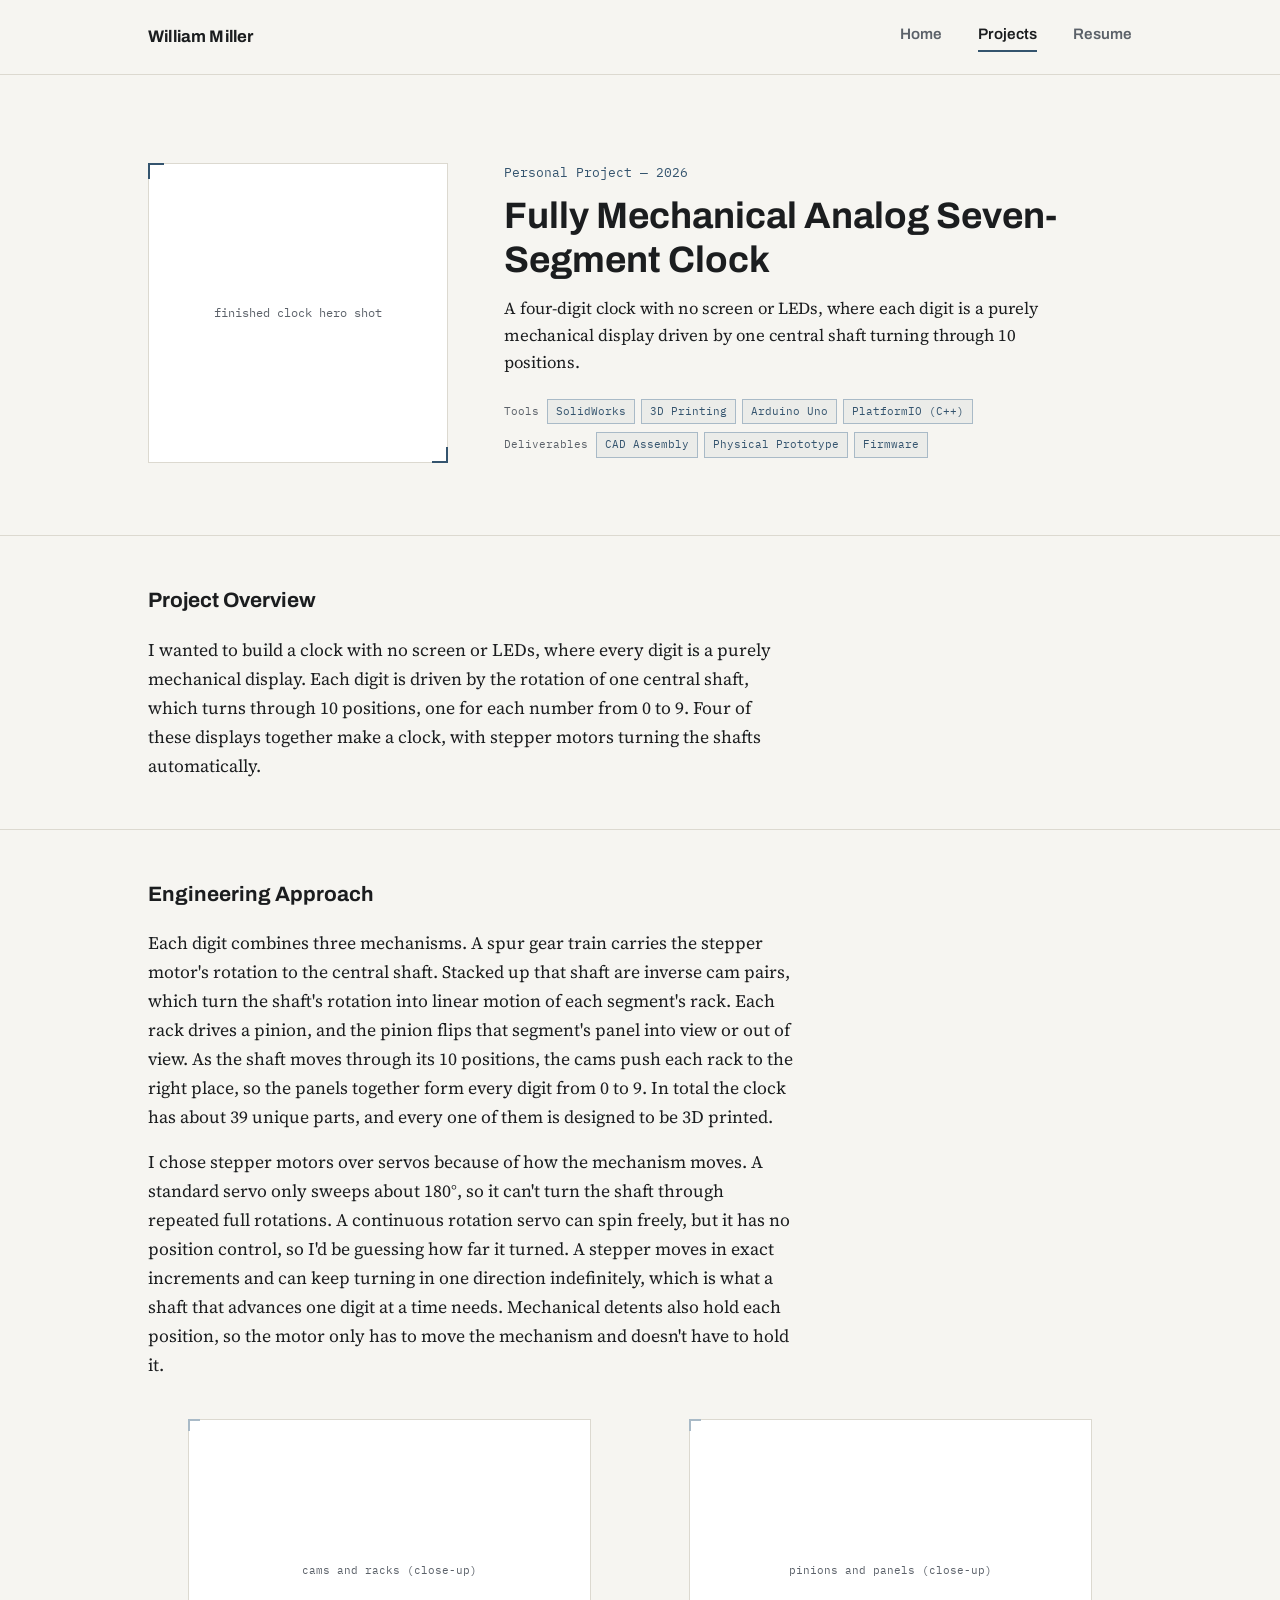
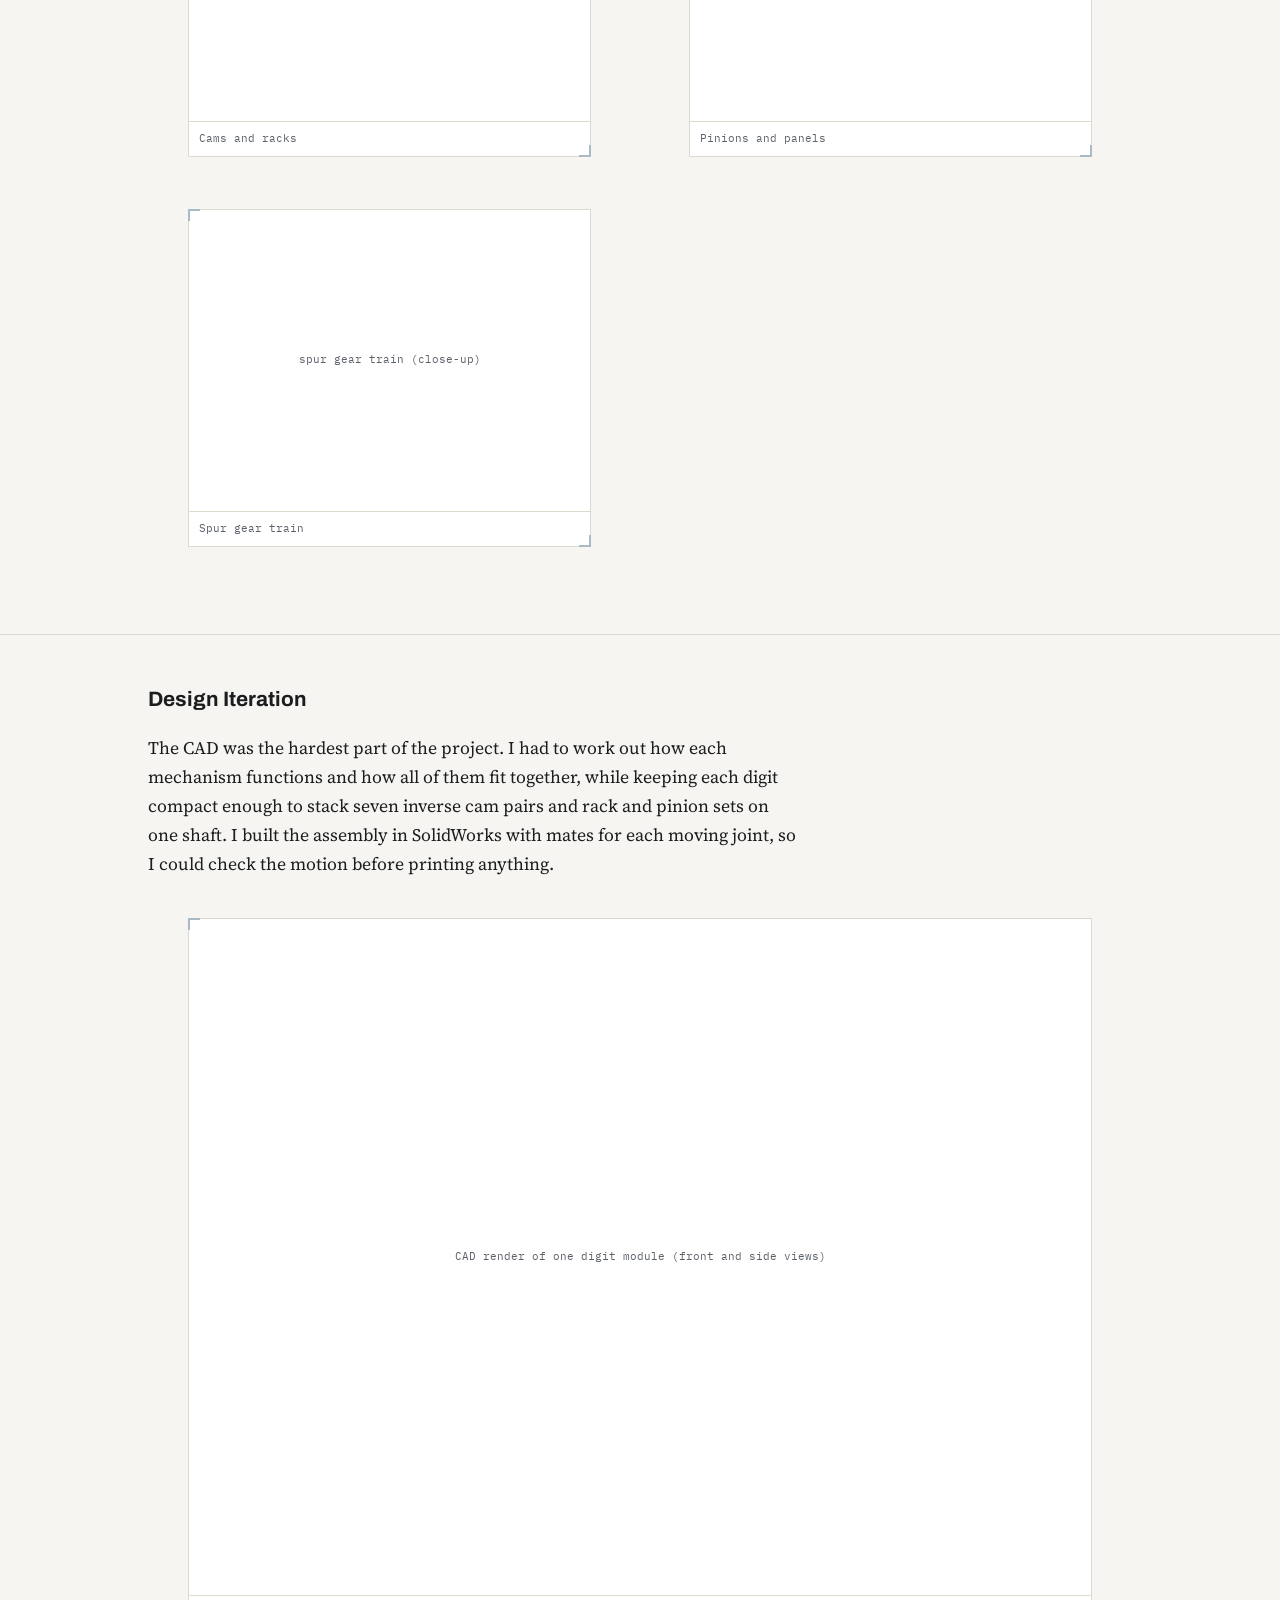
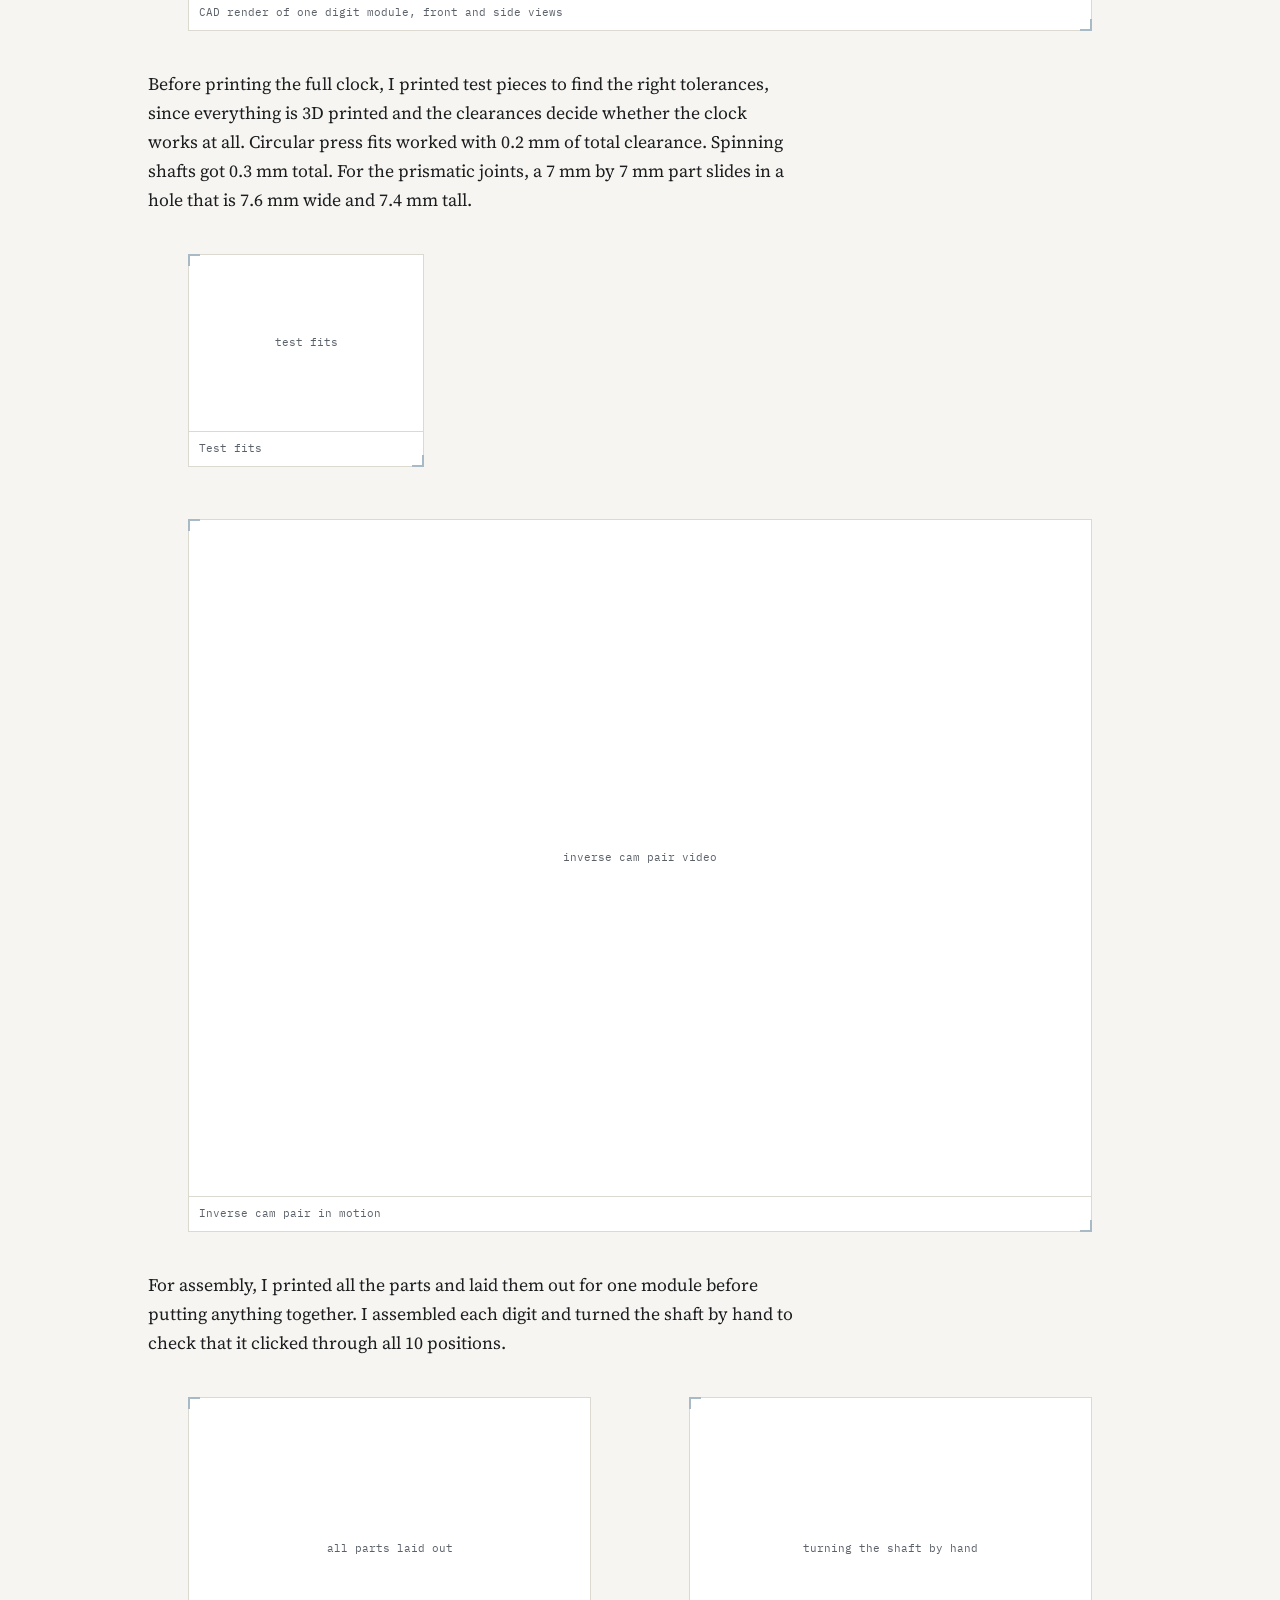
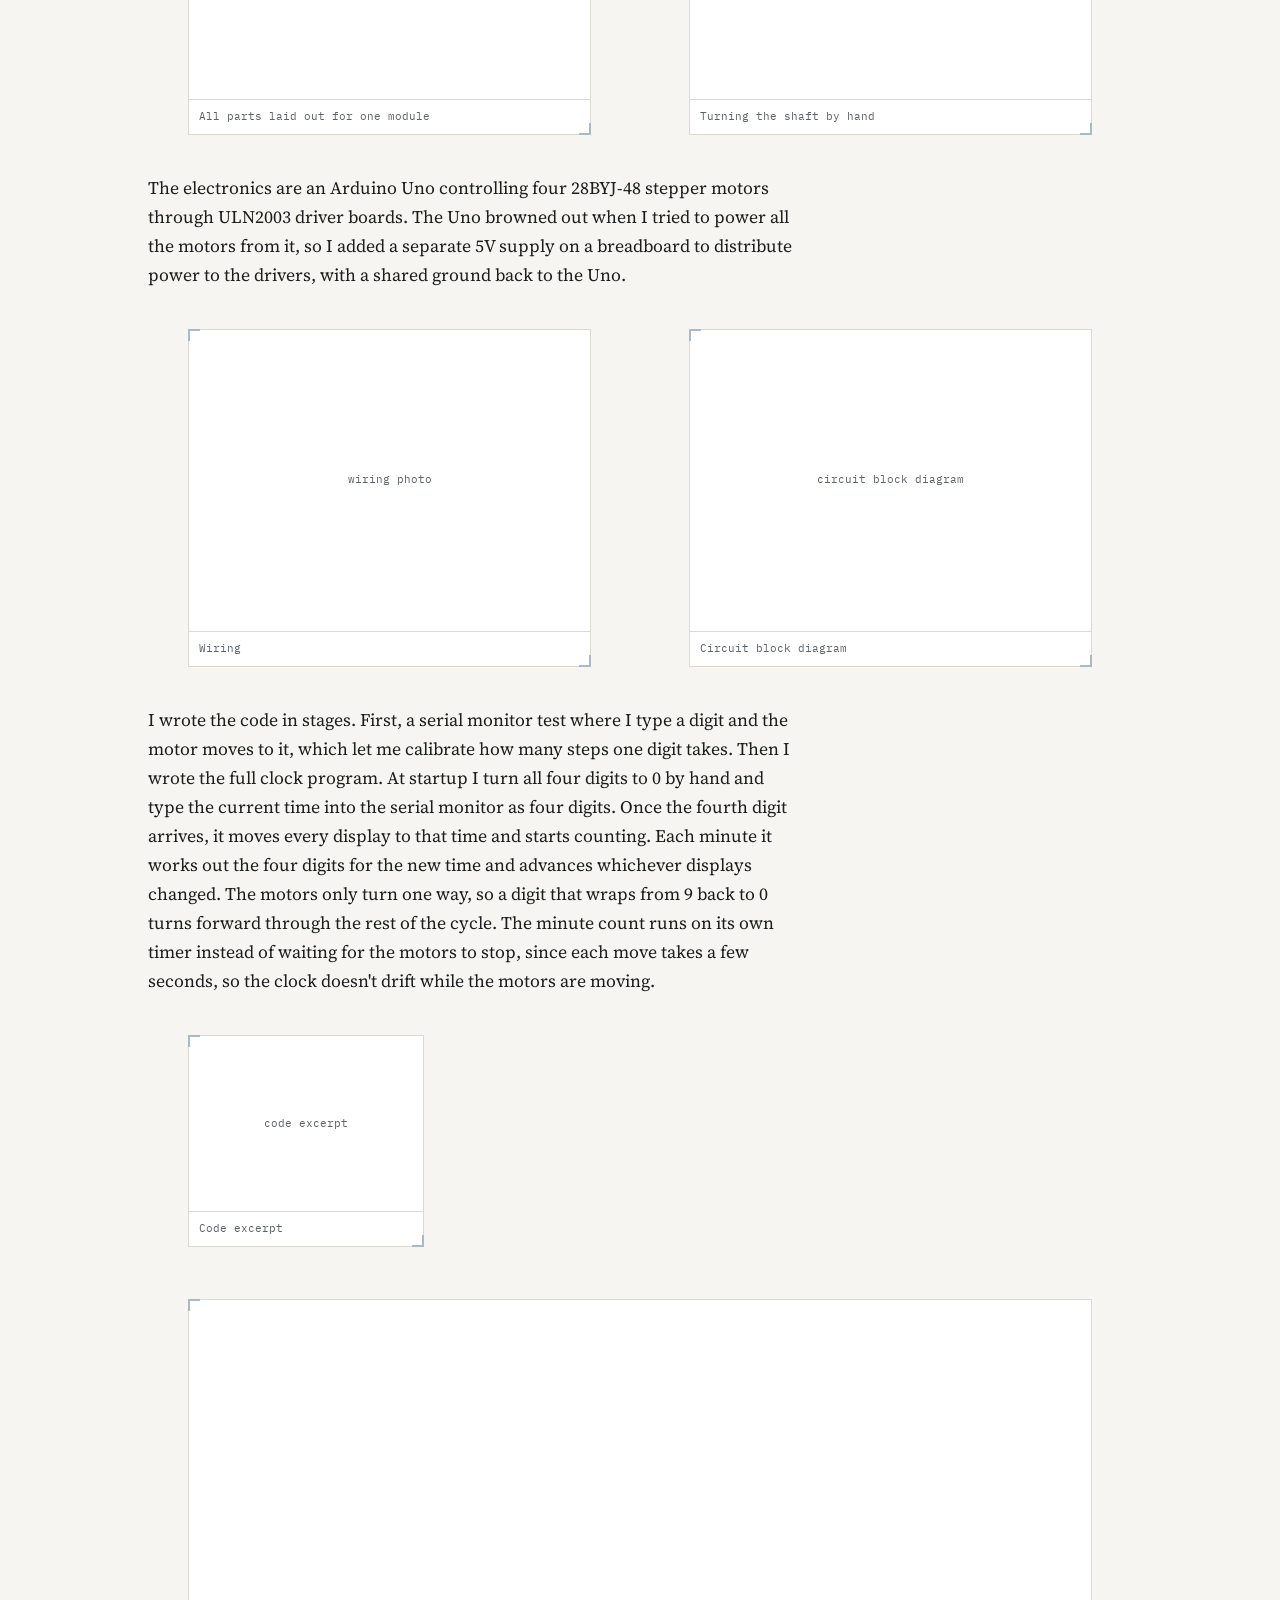
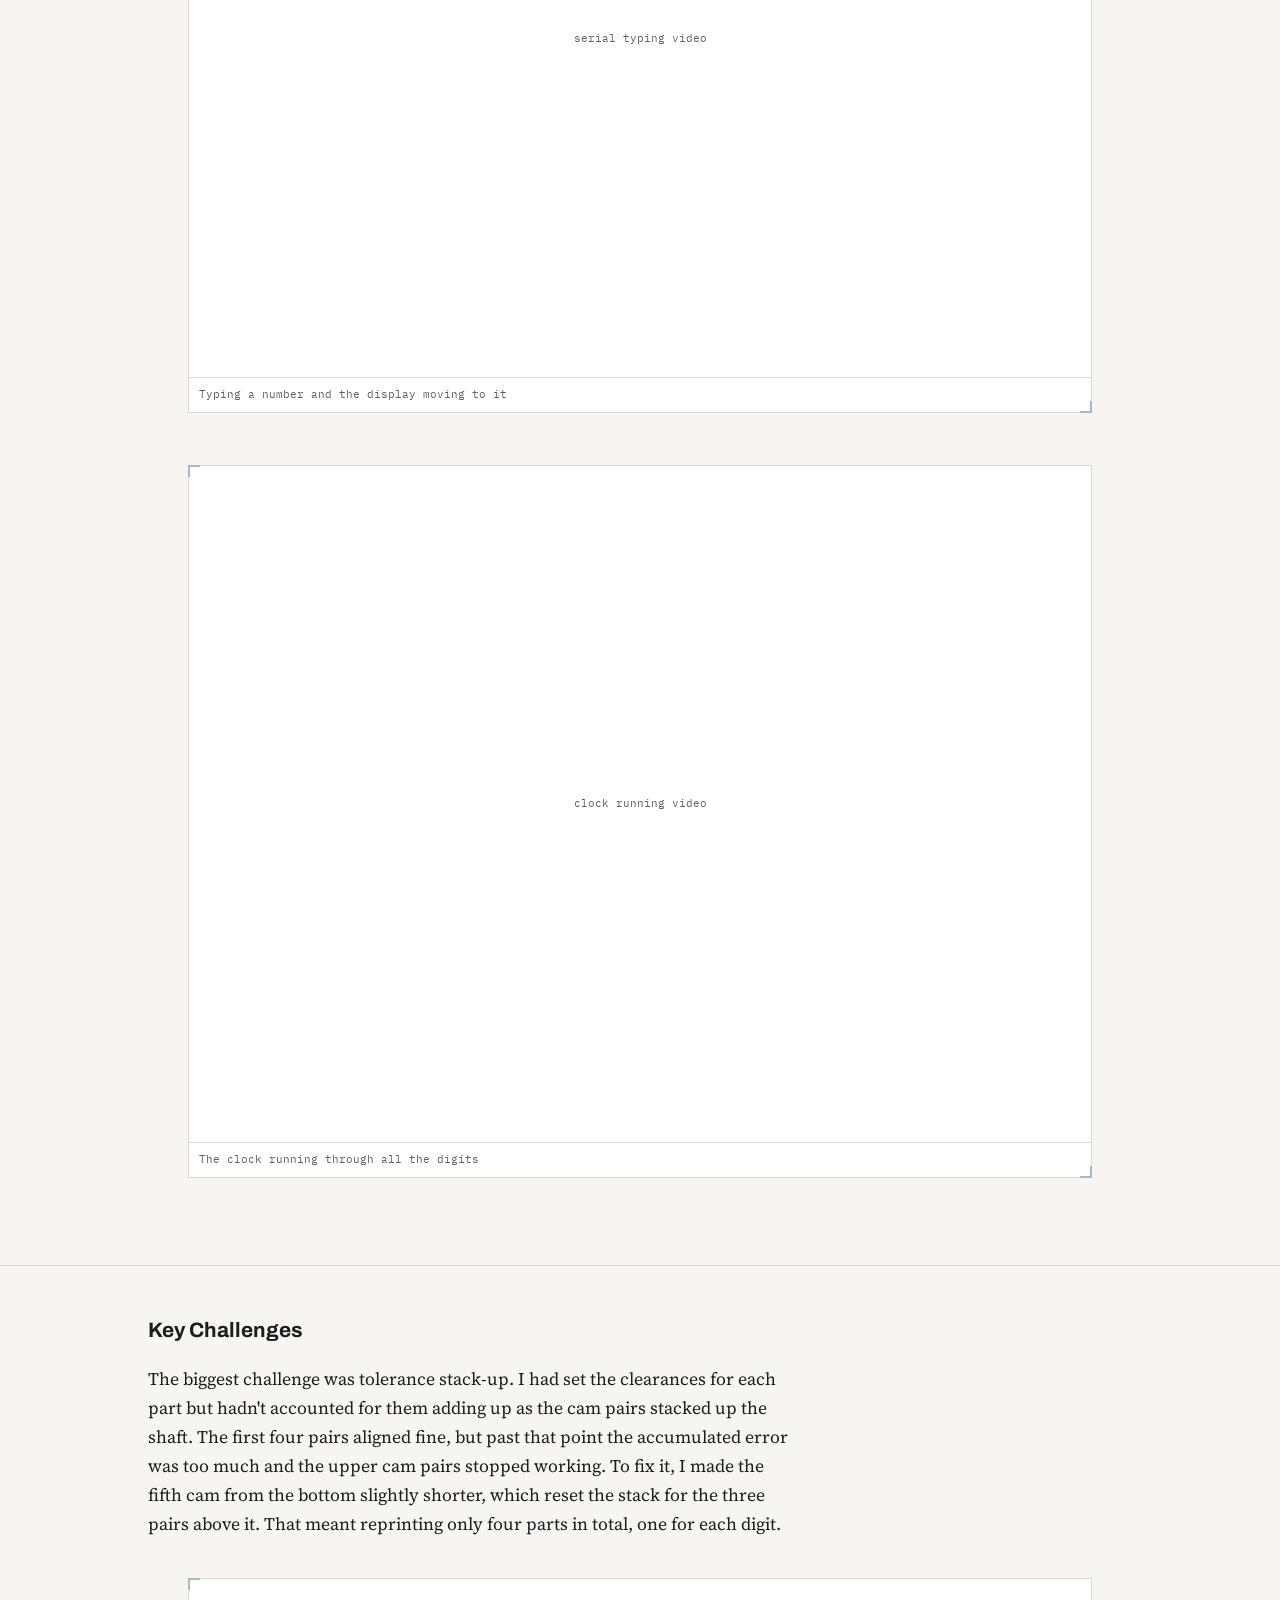
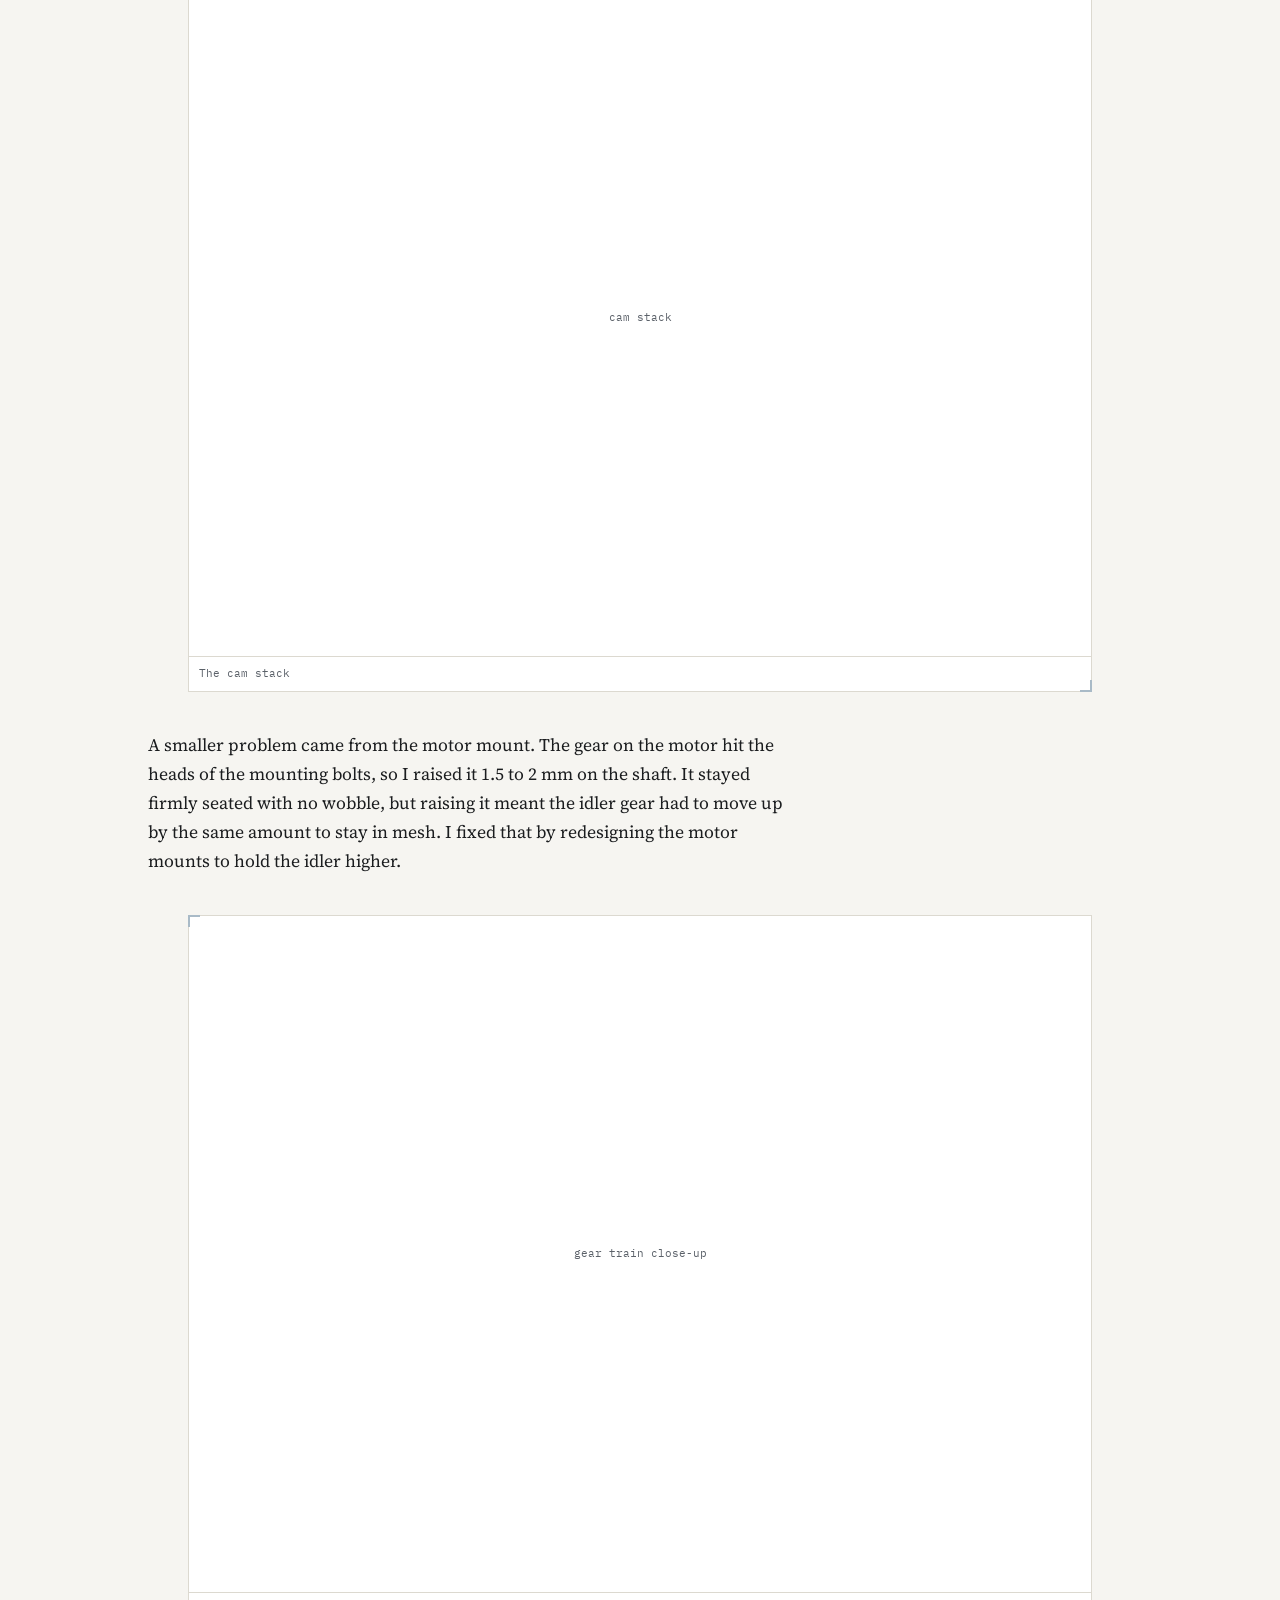
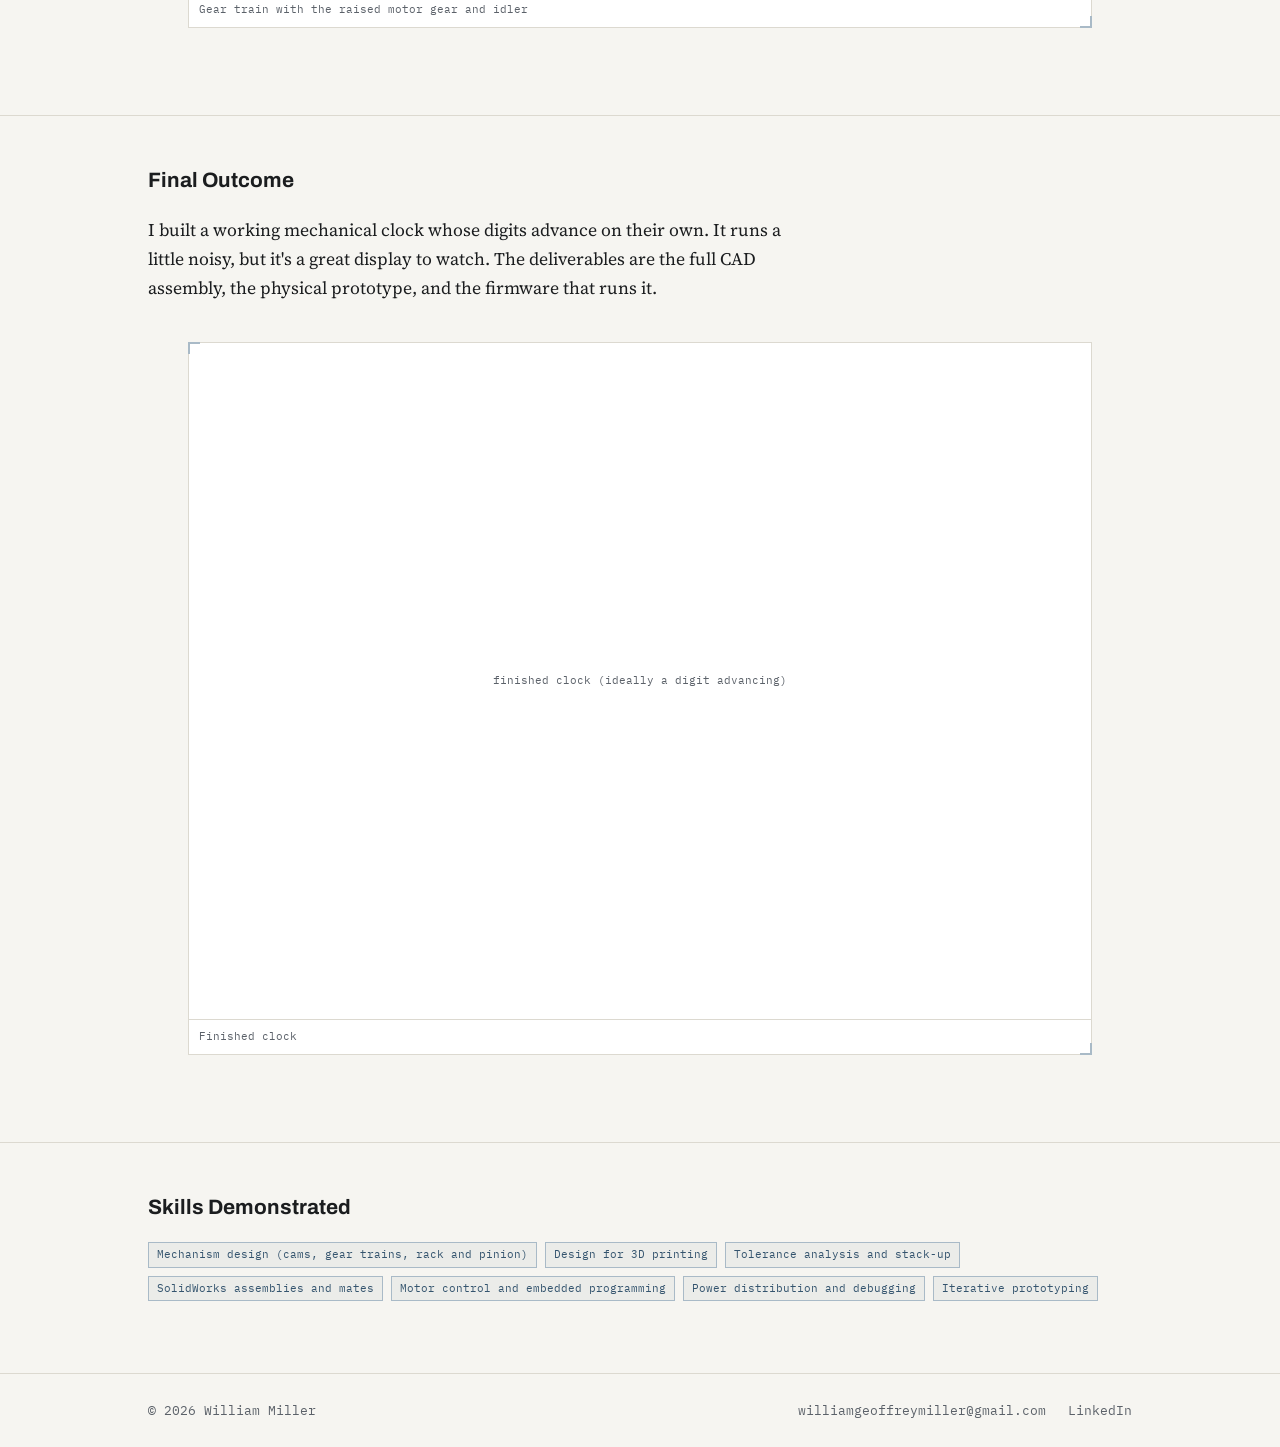
==== project-analog-clock.html @ 0d9df22e "new clock project" ====
<!DOCTYPE html>
<html lang="en">
<head>
<meta charset="UTF-8">
<meta name="viewport" content="width=device-width, initial-scale=1.0">
<title>Mechanical Analog Seven-Segment Clock — William Miller</title>

<link rel="preconnect" href="https://fonts.googleapis.com">
<link rel="preconnect" href="https://fonts.gstatic.com" crossorigin>
<link href="https://fonts.googleapis.com/css2?family=Archivo:wght@500;600;700&family=Source+Serif+4:opsz,wght@8..60,400;8..60,500&family=IBM+Plex+Mono:wght@500&display=swap" rel="stylesheet">

<!-- Shared styling — see styles.css. -->
<link rel="stylesheet" href="styles.css">
</head>
<body>

  <!-- ============================================================
       NAV BAR — identical on every page.
       ============================================================ -->
  <header class="site-nav">
    <div class="wrap">
      <a class="name" href="index.html">William Miller</a>
      <nav>
        <a href="index.html">Home</a>
        <a href="projects.html" class="active">Projects</a>
        <a href="resume.html">Resume</a>
      </nav>
    </div>
  </header>

  <!-- ============================================================
       PROJECT HEADER BLOCK
       ============================================================ -->
  <section class="project-header">
    <div class="wrap project-header-grid">

      <!-- SIDE IMAGE: replace the .placeholder div with
           <img src="images/analog-clock/header.jpg" alt="Finished mechanical clock">
           kept inside .side-box. -->
      <div class="side-box">
        <div class="placeholder">finished clock hero shot</div>
      </div>

      <div class="header-text">
        <p class="eyebrow">Personal Project — 2026</p>
        <h1>Fully Mechanical Analog Seven-Segment Clock</h1>
        <p class="description">
          A four-digit clock with no screen or LEDs, where each digit is a purely
          mechanical display driven by one central shaft turning through 10 positions.
        </p>

        <div class="tag-row" style="margin-bottom:8px;">
          <span class="tag-label">Tools</span>
          <span class="tag">SolidWorks</span>
          <span class="tag">3D Printing</span>
          <span class="tag">Arduino Uno</span>
          <span class="tag">PlatformIO (C++)</span>
        </div>
        <div class="tag-row">
          <span class="tag-label">Deliverables</span>
          <span class="tag">CAD Assembly</span>
          <span class="tag">Physical Prototype</span>
          <span class="tag">Firmware</span>
        </div>
      </div>

    </div>
  </section>

  <!-- ============================================================
       PROJECT OVERVIEW
       ============================================================ -->
  <section class="project-section">
    <div class="wrap">
      <h3>Project Overview</h3>
      <p>
        I wanted to build a clock with no screen or LEDs, where every digit is a purely mechanical display. Each digit is driven by the rotation of one central shaft, which turns through 10 positions, one for each number from 0 to 9. Four of these displays together make a clock, with stepper motors turning the shafts automatically.
      </p>
    </div>
  </section>

  <!-- ============================================================
       ENGINEERING APPROACH
       ============================================================ -->
  <section class="project-section">
    <div class="wrap">
      <h3>Engineering Approach</h3>
      <p>
        Each digit combines three mechanisms. A spur gear train carries the stepper motor's rotation to the central shaft. Stacked up that shaft are inverse cam pairs, which turn the shaft's rotation into linear motion of each segment's rack. Each rack drives a pinion, and the pinion flips that segment's panel into view or out of view. As the shaft moves through its 10 positions, the cams push each rack to the right place, so the panels together form every digit from 0 to 9. In total the clock has about 39 unique parts, and every one of them is designed to be 3D printed.
      </p>
      <p>
        I chose stepper motors over servos because of how the mechanism moves. A standard servo only sweeps about 180°, so it can't turn the shaft through repeated full rotations. A continuous rotation servo can spin freely, but it has no position control, so I'd be guessing how far it turned. A stepper moves in exact increments and can keep turning in one direction indefinitely, which is what a shaft that advances one digit at a time needs. Mechanical detents also hold each position, so the motor only has to move the mechanism and doesn't have to hold it.
      </p>
      <p>
              <div class="media-grid media-grid--large">
        <figure class="media-block">
          <div class="placeholder">cams and racks (close-up)</div>
          <figcaption>Cams and racks</figcaption>
        </figure>
        <figure class="media-block">
          <div class="placeholder">pinions and panels (close-up)</div>
          <figcaption>Pinions and panels</figcaption>
        </figure>
        <figure class="media-block">
          <div class="placeholder">spur gear train (close-up)</div>
          <figcaption>Spur gear train</figcaption>
        </figure>
      </div>

      </p>
    </div>
  </section>

  <!-- ============================================================
       DESIGN ITERATION
       Several paragraphs, each followed by its own image/video group.
       ============================================================ -->
  <section class="project-section">
    <div class="wrap">
      <h3>Design Iteration</h3>

      <p>
        The CAD was the hardest part of the project. I had to work out how each
        mechanism functions and how all of them fit together, while keeping each
        digit compact enough to stack seven inverse cam pairs and rack and pinion
        sets on one shaft. I built the assembly in SolidWorks with mates for each
        moving joint, so I could check the motion before printing anything.
      </p>
      <div class="media-grid">
        <figure class="media-block">
          <div class="placeholder">CAD render of one digit module (front and side views)</div>
          <figcaption>CAD render of one digit module, front and side views</figcaption>
        </figure>
      </div>

      <p>
        Before printing the full clock, I printed test pieces to find the right
        tolerances, since everything is 3D printed and the clearances decide whether
        the clock works at all. Circular press fits worked with 0.2 mm of total
        clearance. Spinning shafts got 0.3 mm total. For the prismatic joints, a
        7 mm by 7 mm part slides in a hole that is 7.6 mm wide and 7.4 mm tall.
      </p>
      <div class="media-grid">
        <figure class="media-block">
          <div class="placeholder">test fits</div>
          <figcaption>Test fits</figcaption>
        </figure>
        <figure class="media-block video-block">
          <div class="placeholder">inverse cam pair video</div>
          <figcaption>Inverse cam pair in motion</figcaption>
        </figure>
      </div>

      <p>
        For assembly, I printed all the parts and laid them out for one module before
        putting anything together. I assembled each digit and turned the shaft by hand
        to check that it clicked through all 10 positions.
      </p>
      <div class="media-grid">
        <figure class="media-block">
          <div class="placeholder">all parts laid out</div>
          <figcaption>All parts laid out for one module</figcaption>
        </figure>
        <figure class="media-block">
          <div class="placeholder">turning the shaft by hand</div>
          <figcaption>Turning the shaft by hand</figcaption>
        </figure>
      </div>

      <p>
        The electronics are an Arduino Uno controlling four 28BYJ-48 stepper motors
        through ULN2003 driver boards. The Uno browned out when I tried to power all
        the motors from it, so I added a separate 5V supply on a breadboard to
        distribute power to the drivers, with a shared ground back to the Uno.
      </p>
      <div class="media-grid">
        <figure class="media-block">
          <div class="placeholder">wiring photo</div>
          <figcaption>Wiring</figcaption>
        </figure>
        <figure class="media-block">
          <div class="placeholder">circuit block diagram</div>
          <figcaption>Circuit block diagram</figcaption>
        </figure>
      </div>

      <p>
        I wrote the code in stages. First, a serial monitor test where I type a digit
        and the motor moves to it, which let me calibrate how many steps one digit
        takes. Then I wrote the full clock program. At startup I turn all four digits
        to 0 by hand and type the current time into the serial monitor as four digits.
        Once the fourth digit arrives, it moves every display to that time and starts
        counting. Each minute it works out the four digits for the new time and
        advances whichever displays changed. The motors only turn one way, so a digit
        that wraps from 9 back to 0 turns forward through the rest of the cycle. The
        minute count runs on its own timer instead of waiting for the motors to stop,
        since each move takes a few seconds, so the clock doesn't drift while the
        motors are moving.
      </p>
      <div class="media-grid">
        <figure class="media-block">
          <div class="placeholder">code excerpt</div>
          <figcaption>Code excerpt</figcaption>
        </figure>
        <figure class="media-block video-block">
          <div class="placeholder">serial typing video</div>
          <figcaption>Typing a number and the display moving to it</figcaption>
        </figure>
        <figure class="media-block video-block">
          <div class="placeholder">clock running video</div>
          <figcaption>The clock running through all the digits</figcaption>
        </figure>
      </div>
    </div>
  </section>

  <!-- ============================================================
       KEY CHALLENGES
       ============================================================ -->
  <section class="project-section">
    <div class="wrap">
      <h3>Key Challenges</h3>
      <p>
        The biggest challenge was tolerance stack-up. I had set the clearances for each
        part but hadn't accounted for them adding up as the cam pairs stacked up the
        shaft. The first four pairs aligned fine, but past that point the accumulated
        error was too much and the upper cam pairs stopped working. To fix it, I made
        the fifth cam from the bottom slightly shorter, which reset the stack for the
        three pairs above it. That meant reprinting only four parts in total, one for
        each digit.
      </p>
      <div class="media-grid">
        <figure class="media-block">
          <div class="placeholder">cam stack</div>
          <figcaption>The cam stack</figcaption>
        </figure>
      </div>

      <p>
        A smaller problem came from the motor mount. The gear on the motor hit the
        heads of the mounting bolts, so I raised it 1.5 to 2 mm on the shaft. It stayed
        firmly seated with no wobble, but raising it meant the idler gear had to move
        up by the same amount to stay in mesh. I fixed that by redesigning the motor
        mounts to hold the idler higher.
      </p>
      <div class="media-grid">
        <figure class="media-block">
          <div class="placeholder">gear train close-up</div>
          <figcaption>Gear train with the raised motor gear and idler</figcaption>
        </figure>
      </div>
    </div>
  </section>

  <!-- ============================================================
       FINAL OUTCOME
       ============================================================ -->
  <section class="project-section">
    <div class="wrap">
      <h3>Final Outcome</h3>
      <p>
        I built a working mechanical clock whose digits advance on their own. It runs a little noisy, but it's a great display to watch. The deliverables are the full CAD assembly, the physical prototype, and the firmware that runs it.
      </p>
      <p>
              <div class="media-grid">
        <figure class="media-block">
          <div class="placeholder">finished clock (ideally a digit advancing)</div>
          <figcaption>Finished clock</figcaption>
        </figure>
      </div>

      </p>
    </div>
  </section>

  <!-- ============================================================
       SKILLS DEMONSTRATED
       ============================================================ -->
  <section class="project-section">
    <div class="wrap">
      <h3>Skills Demonstrated</h3>
      <div class="skills-list">
        <span class="tag">Mechanism design (cams, gear trains, rack and pinion)</span>
        <span class="tag">Design for 3D printing</span>
        <span class="tag">Tolerance analysis and stack-up</span>
        <span class="tag">SolidWorks assemblies and mates</span>
        <span class="tag">Motor control and embedded programming</span>
        <span class="tag">Power distribution and debugging</span>
        <span class="tag">Iterative prototyping</span>
      </div>
    </div>
  </section>

  <!-- ============================================================
       FOOTER — identical on every page.
       ============================================================ -->
  <footer class="site-footer">
    <div class="wrap">
      <span style="font-family: var(--font-mono); font-size: 0.82rem; color: var(--slate);">&copy; 2026 William Miller</span>
      <div class="footer-links">
        <a href="mailto:williamgeoffreymiller@gmail.com">williamgeoffreymiller@gmail.com</a>
        <a href="https://www.linkedin.com/in/wgmiller" target="_blank" rel="noopener">LinkedIn</a>
      </div>
    </div>
  </footer>

  <!-- Shared site behavior (currently: click-to-enlarge on photos). -->
  <script src="site.js"></script>

</body>
</html>
---- styles.css ----
/* ============================================================
     DESIGN TOKENS
     Change colors/fonts/spacing here and they update site-wide.
     ============================================================ */
  :root{
    --paper:      #F6F5F1;   /* page background — warm off-white, like drafting paper */
    --card:       #FFFFFF;   /* card / panel background */
    --ink:        #1B1D1F;   /* primary text */
    --slate:      #5B6169;   /* secondary text (captions, meta) */
    --blueprint:  #34546E;   /* single accent color — steel/blueprint blue */
    --blueprint-dim: #A9BAC7;/* blueprint blue, lightened, for hairlines */
    --rule:       #DCD9D0;   /* hairline border color */

    --font-head:  'Archivo', sans-serif;
    --font-body:  'Source Serif 4', serif;
    --font-mono:  'IBM Plex Mono', monospace;

    --max-width:  1080px;
    --gutter:     clamp(20px, 5vw, 48px);
  }

  *{ box-sizing: border-box; }

  html{ scroll-behavior: smooth; }

  body{
    margin: 0;
    background: var(--paper);
    color: var(--ink);
    font-family: var(--font-body);
    font-size: 17px;
    line-height: 1.6;
    -webkit-font-smoothing: antialiased;
  }

  a{ color: inherit; }

  .wrap{
    max-width: var(--max-width);
    margin: 0 auto;
    padding: 0 var(--gutter);
  }

  /* Respect users who've asked for reduced motion */
  @media (prefers-reduced-motion: reduce){
    *{ scroll-behavior: auto !important; transition: none !important; }
  }

  /* ============================================================
     NAV BAR
     Appears on every page. Update the links here if you add
     an About page link later.
     ============================================================ */
  header.site-nav{
    border-bottom: 1px solid var(--rule);
    background: var(--paper);
  }

  .site-nav .wrap{
    display: flex;
    align-items: center;
    justify-content: space-between;
    padding-top: 22px;
    padding-bottom: 22px;
  }

  .site-nav .name{
    font-family: var(--font-head);
    font-weight: 700;
    font-size: 1.05rem;
    letter-spacing: 0.01em;
    text-decoration: none;
  }

  .site-nav nav{
    display: flex;
    gap: clamp(18px, 3vw, 36px);
  }

  .site-nav nav a{
    font-family: var(--font-head);
    font-weight: 600;
    font-size: 0.95rem;
    text-decoration: none;
    color: var(--slate);
    padding-bottom: 4px;
    border-bottom: 2px solid transparent;
  }

  .site-nav nav a:hover,
  .site-nav nav a.active{
    color: var(--ink);
    border-bottom-color: var(--blueprint);
  }

  /* ============================================================
     HERO
     Headshot sits in a bordered "spec box" with drafting-style
     corner marks — a nod to a title block on an engineering
     drawing. Intro text sits below the name/headline, per brief.
     ============================================================ */
  .hero{
    padding: clamp(48px, 8vw, 88px) 0 clamp(40px, 6vw, 72px);
  }

  .hero-grid{
    display: grid;
    grid-template-columns: 220px 1fr;
    gap: clamp(28px, 5vw, 56px);
    align-items: start;
  }

  /* Headshot placeholder box — swap the <img> in for a real photo later.
     See the HTML comment above .headshot-box for exactly what to replace. */
  .headshot-box{
    position: relative;
    width: 220px;
    height: 220px;
    background: var(--card);
    border: 1px solid var(--rule);
  }

  .headshot-box img{
    width: 100%;
    height: 100%;
    object-fit: cover;
    display: block;
  }

  .headshot-placeholder{
    width: 100%;
    height: 100%;
    display: flex;
    flex-direction: column;
    align-items: center;
    justify-content: center;
    gap: 10px;
    color: var(--slate);
  }

  .headshot-placeholder svg{ width: 56px; height: 56px; opacity: 0.5; }

  .headshot-placeholder span{
    font-family: var(--font-mono);
    font-size: 0.7rem;
    letter-spacing: 0.02em;
  }

  /* Corner tick marks — drafting registration marks. Used once, on the
     headshot box, so it stays a memorable detail rather than clutter. */
  .headshot-box::before,
  .headshot-box::after,
  .headshot-box .tick-tr,
  .headshot-box .tick-bl{
    content: "";
    position: absolute;
    width: 14px;
    height: 14px;
    pointer-events: none;
  }
  .headshot-box::before{ /* top-left */
    top: -1px; left: -1px;
    border-top: 2px solid var(--blueprint);
    border-left: 2px solid var(--blueprint);
  }
  .headshot-box::after{ /* bottom-right */
    bottom: -1px; right: -1px;
    border-bottom: 2px solid var(--blueprint);
    border-right: 2px solid var(--blueprint);
  }

  .hero-text .eyebrow{
    font-family: var(--font-mono);
    font-size: 0.8rem;
    color: var(--blueprint);
    margin: 0 0 6px;
  }

  .hero-text h1{
    font-family: var(--font-head);
    font-weight: 700;
    font-size: clamp(1.9rem, 4vw, 2.6rem);
    line-height: 1.15;
    margin: 0 0 4px;
  }

  .hero-text h2{
    font-family: var(--font-head);
    font-weight: 500;
    font-size: clamp(1.1rem, 2.4vw, 1.3rem);
    color: var(--slate);
    margin: 0 0 22px;
  }

  .hero-text p{
    max-width: 62ch;
    font-size: 1.08rem;
    margin: 0;
  }

  /* ============================================================
     FEATURED PROJECTS
     ============================================================ */
  .section{
    padding: clamp(32px, 6vw, 56px) 0;
  }

  .section-head{
    display: flex;
    align-items: baseline;
    justify-content: space-between;
    border-bottom: 1px solid var(--rule);
    padding-bottom: 14px;
    margin-bottom: 28px;
  }

  .section-head h3{
    font-family: var(--font-head);
    font-weight: 700;
    font-size: 1.4rem;
    margin: 0;
  }

  .section-head .count{
    font-family: var(--font-mono);
    font-size: 0.8rem;
    color: var(--slate);
  }

  /* Card grid — same grid/card markup is reused on the All Projects
     page later; just repeat the .card block for each project. */
  .card-grid{
    display: grid;
    grid-template-columns: repeat(3, 1fr);
    gap: 28px;
  }

  .card{
    position: relative;
    background: var(--card);
    border: 1px solid var(--rule);
    display: flex;
    flex-direction: column;
  }

  /* Corner marks repeated on cards, echoing the headshot box */
  .card::before, .card::after{
    content: "";
    position: absolute;
    width: 10px;
    height: 10px;
    pointer-events: none;
  }
  .card::before{ top: -1px; left: -1px; border-top: 2px solid var(--blueprint-dim); border-left: 2px solid var(--blueprint-dim); }
  .card::after{ bottom: -1px; right: -1px; border-bottom: 2px solid var(--blueprint-dim); border-right: 2px solid var(--blueprint-dim); }

  .card:hover::before, .card:hover::after{
    border-color: var(--blueprint);
  }

  .card-image{
    aspect-ratio: 4 / 3;
    background: #EFEDE7;
    display: flex;
    align-items: center;
    justify-content: center;
    border-bottom: 1px solid var(--rule);
    overflow: hidden;
  }

  .card-image img{
    width: 100%;
    height: 100%;
    object-fit: cover;
    display: block;
  }

  .card-image span{
    font-family: var(--font-mono);
    font-size: 0.72rem;
    color: var(--slate);
  }

  .card-body{
    padding: 18px 20px 20px;
    display: flex;
    flex-direction: column;
    gap: 10px;
    flex: 1;
  }

  .card-body h4{
    font-family: var(--font-head);
    font-weight: 700;
    font-size: 1.05rem;
    margin: 0;
  }

  .card-body p{
    font-size: 0.95rem;
    color: var(--ink);
    margin: 0;
    flex: 1;
  }

  /* Tag rows — "Tools" and "Deliverables". Rendered as outlined
     monospace chips, like a materials/spec callout. Sentence-case
     labels (not caps) so they read as content, not template chrome. */
  .tag-row{
    display: flex;
    flex-wrap: wrap;
    gap: 6px;
    align-items: baseline;
  }

  .tag-row .tag-label{
    font-family: var(--font-mono);
    font-size: 0.68rem;
    color: var(--slate);
    margin-right: 2px;
    white-space: nowrap;
  }

  .tag{
    font-family: var(--font-mono);
    font-size: 0.68rem;
    color: var(--blueprint);
    background: rgba(52, 84, 110, 0.06);
    border: 1px solid var(--blueprint-dim);
    padding: 3px 8px;
    line-height: 1.6;
  }

  .view-all-wrap{
    text-align: center;
    margin-top: 40px;
  }

  .btn{
    display: inline-block;
    font-family: var(--font-head);
    font-weight: 600;
    font-size: 0.95rem;
    text-decoration: none;
    color: var(--ink);
    border: 1px solid var(--ink);
    padding: 12px 28px;
  }

  .btn:hover{
    background: var(--ink);
    color: var(--paper);
  }

  /* "Coming soon" badge — for cards on the All Projects page that don't
     have a built page to link to yet (see .card.card--pending below). */
  .card--pending{
    cursor: default;
  }

  .card--pending .card-image{
    opacity: 0.6;
  }

  .coming-soon-badge{
    display: inline-block;
    font-family: var(--font-mono);
    font-size: 0.68rem;
    color: var(--slate);
    border: 1px solid var(--rule);
    padding: 2px 8px;
    margin-bottom: 4px;
  }

  /* ============================================================
     FOOTER
     Appears on every page. Update email / LinkedIn URL here.
     ============================================================ */
  footer.site-footer{
    border-top: 1px solid var(--rule);
    margin-top: 24px;
  }

  footer.site-footer .wrap{
    padding: 26px var(--gutter);
    display: flex;
    flex-wrap: wrap;
    gap: 16px 32px;
    align-items: center;
    justify-content: space-between;
  }

  footer.site-footer a{
    font-family: var(--font-mono);
    font-size: 0.82rem;
    color: var(--slate);
    text-decoration: none;
  }

  footer.site-footer a:hover{ color: var(--blueprint); }

  footer.site-footer .footer-links{
    display: flex;
    gap: 22px;
  }

  /* ============================================================
     RESPONSIVE
     ============================================================ */
  @media (max-width: 860px){
    .card-grid{ grid-template-columns: repeat(2, 1fr); }
  }

  @media (max-width: 640px){
    .hero-grid{ grid-template-columns: 1fr; }
    .headshot-box{ width: 160px; height: 160px; }
    .card-grid{ grid-template-columns: 1fr; }
    .site-nav .wrap{ flex-direction: column; align-items: flex-start; gap: 12px; }
  }

  /* Visible keyboard focus for accessibility */
  a:focus-visible, .btn:focus-visible{
    outline: 2px solid var(--blueprint);
    outline-offset: 2px;
  }

  /* ============================================================
     PROJECT PAGE — HEADER BLOCK
     Title, context line, description, a side-box image, and the
     tools/deliverables tags. This block's layout stays identical
     across every project; only the text and image change.
     ============================================================ */
  .project-header{
    padding: clamp(48px, 8vw, 88px) 0 clamp(40px, 6vw, 72px);
    border-bottom: 1px solid var(--rule);
  }

  /* Same column pattern as the homepage hero (.hero-grid): a fixed-width
     image on the left, flexible text on the right. Put the .side-box
     element FIRST in the HTML so the order matches the hero exactly. */
  .project-header-grid{
    display: flex;
    flex-wrap: wrap;
    gap: clamp(28px, 5vw, 56px);
    align-items: flex-start;
  }

  .project-header-grid .side-box{
    flex: 0 0 300px;
    width: 300px;
    height: 300px;
    aspect-ratio: auto; /* fixed height below, matching the headshot box exactly */
  }

  .project-header-grid .header-text{
    flex: 1 1 360px;
    min-width: 280px;
  }

  .project-header .eyebrow{
    font-family: var(--font-mono);
    font-size: 0.8rem;
    color: var(--blueprint);
    margin: 0 0 10px;
  }

  .project-header h1{
    font-family: var(--font-head);
    font-weight: 700;
    font-size: clamp(1.7rem, 3.6vw, 2.3rem);
    line-height: 1.2;
    margin: 0 0 14px;
  }

  .project-header .description{
    font-size: 1.05rem;
    max-width: 62ch;
    margin: 0 0 22px;
  }

  /* Side-box image — same corner-mark treatment as the homepage
     headshot box, so the drafting motif carries across pages. */
  .side-box{
    position: relative;
    width: 100%;
    aspect-ratio: 4 / 3;
    background: var(--card);
    border: 1px solid var(--rule);
  }

  .side-box::before, .side-box::after{
    content: "";
    position: absolute;
    width: 14px;
    height: 14px;
    pointer-events: none;
  }
  .side-box::before{ top: -1px; left: -1px; border-top: 2px solid var(--blueprint); border-left: 2px solid var(--blueprint); }
  .side-box::after{ bottom: -1px; right: -1px; border-bottom: 2px solid var(--blueprint); border-right: 2px solid var(--blueprint); }

  .side-box img{
    width: 100%;
    height: 100%;
    object-fit: cover;
    display: block;
  }

  .side-box .placeholder{
    width: 100%;
    height: 100%;
    display: flex;
    align-items: center;
    justify-content: center;
    font-family: var(--font-mono);
    font-size: 0.72rem;
    color: var(--slate);
    text-align: center;
    padding: 12px;
  }

  /* ============================================================
     PROJECT PAGE — BODY SECTIONS
     One .project-section per header (Project Overview, Engineering
     Approach, Design Iteration, Key Challenges, Final Outcome).
     Delete a whole .project-section block for projects that omit
     that section (e.g. no separate Final Outcome).
     ============================================================ */
  .project-section{
    padding: clamp(32px, 5vw, 48px) 0;
    border-bottom: 1px solid var(--rule);
  }

  .project-section:last-of-type{
    border-bottom: none;
  }

  .project-section h3{
    font-family: var(--font-head);
    font-weight: 700;
    font-size: 1.3rem;
    margin: 0 0 18px;
  }

  .project-section p{
    max-width: 72ch;
    font-size: 1.1rem;
    line-height: 1.65;
    margin: 0 0 16px;
  }

  .project-section p:last-child{
    margin-bottom: 0;
  }

  /* Image block — repeat this element as many times as a section
     needs. Works for 1 image or several; each one is independent,
     so uneven media counts between sections are expected. */
  .media-grid{
    display: grid;
    grid-template-columns: repeat(auto-fit, minmax(240px, 1fr));
    gap: 18px;
    margin: 22px 0;
    align-items: start; /* don't stretch shorter figures to match taller neighbors */
  }

  .media-block{
    position: relative;
    background: var(--card);
    border: 1px solid var(--rule);
  }

  .media-block::before, .media-block::after{
    content: "";
    position: absolute;
    width: 10px;
    height: 10px;
    pointer-events: none;
  }
  .media-block::before{ top: -1px; left: -1px; border-top: 2px solid var(--blueprint-dim); border-left: 2px solid var(--blueprint-dim); }
  .media-block::after{ bottom: -1px; right: -1px; border-bottom: 2px solid var(--blueprint-dim); border-right: 2px solid var(--blueprint-dim); }

  .media-block img,
  .media-block video{
    width: 100%;
    height: auto;
    display: block;
  }

  .media-block .placeholder{
    width: 100%;
    aspect-ratio: 4 / 3;
    display: flex;
    align-items: center;
    justify-content: center;
    text-align: center;
    padding: 10px;
    font-family: var(--font-mono);
    font-size: 0.7rem;
    color: var(--slate);
  }

  .media-block figcaption{
    font-family: var(--font-mono);
    font-size: 0.7rem;
    color: var(--slate);
    padding: 8px 10px;
    border-top: 1px solid var(--rule);
  }

  /* SIZE MODIFIER: add class="media-block media-block--small" to any
     figure to shrink just that one image instead of letting it fill
     its grid column. Useful for a closing/detail shot that doesn't
     need to be as prominent as the others in its row. */
  .media-block--small{
    max-width: 260px;
    justify-self: start;
  }

  /* MEDIUM: a middle ground between --small and full width — useful for
     a single image in its own row that shouldn't stretch edge to edge
     but also shouldn't be as tiny as --small. */
  .media-block--medium{
    max-width: 640px;
    justify-self: start;
  }

  /* GRID SIZE MODIFIERS: add to the .media-grid wrapper itself (not
     the individual figures) to change how large every image in that
     group appears. --compact fits more, smaller images per row;
     --large fits fewer, bigger images per row (often wrapping a
     3-image group into 2 rows instead of 1). */
  .media-grid--compact{
    grid-template-columns: repeat(auto-fit, minmax(160px, 220px));
  }

  .media-grid--large{
    grid-template-columns: repeat(auto-fit, minmax(320px, 1fr));
  }

  /* SINGLE: for a lone image that should match the size of one tile in
     a multi-image sequence (like the 4-across waterjet group) rather
     than stretching full-width with empty space beside it. Shrinks the
     whole row down to one tile's width instead of resizing the image
     inside a full-width row. */
  .media-grid--single{
    max-width: 380px;
  }

  /* Video block — same visual treatment as a media-block, but sized
     wider by default since video usually reads better large.
     Use for demo videos / walkthroughs. Swap the <video> src, or
     replace with an <iframe> for a YouTube/Vimeo embed. */
  .video-block{
    grid-column: 1 / -1;
  }

  .video-block.media-block--small{
    grid-column: auto; /* small modifier wins: don't force full width */
  }

  .video-block video,
  .video-block iframe{
    width: 100%;
    aspect-ratio: 16 / 9;
    display: block;
    border: none;
  }

  /* Skills Demonstrated — short phrase list, rendered as the same
     outlined monospace tag used elsewhere on the site, so it reads
     as consistent with the Tools/Deliverables tags on cards. */
  .skills-list{
    display: flex;
    flex-wrap: wrap;
    gap: 8px;
  }

  /* ============================================================
     PROJECT PAGE — RESPONSIVE
     ============================================================ */
  @media (max-width: 720px){
    .project-header-grid .side-box{
      width: 160px;
      height: 160px;
      flex-basis: 160px;
    }
  }

  /* ============================================================
     LIGHTBOX (click-to-enlarge)
     Works site-wide on the headshot, header/side-box image, and
     any photo inside a .media-block. Behavior lives in site.js —
     this just styles the full-screen overlay it creates.
     ============================================================ */
  .lightbox-overlay{
    position: fixed;
    inset: 0;
    background: rgba(17, 18, 19, 0.92);
    display: flex;
    align-items: center;
    justify-content: center;
    padding: 32px;
    opacity: 0;
    visibility: hidden;
    transition: opacity 0.15s ease;
    z-index: 1000;
  }

  .lightbox-overlay.active{
    opacity: 1;
    visibility: visible;
  }

  .lightbox-overlay img{
    max-width: 92vw;
    max-height: 92vh;
    box-shadow: 0 12px 40px rgba(0, 0, 0, 0.5);
  }

  .lightbox-overlay .lightbox-close{
    position: absolute;
    top: 20px;
    right: 24px;
    font-family: var(--font-mono);
    font-size: 0.85rem;
    color: #fff;
    background: none;
    border: 1px solid rgba(255,255,255,0.4);
    padding: 6px 12px;
    cursor: pointer;
  }

  .lightbox-overlay .lightbox-close:hover{
    border-color: #fff;
  }

  /* Any image the lightbox can open shows a zoom cursor as a hint */
  .side-box img,
  .headshot-box img,
  .media-block img{
    cursor: zoom-in;
  }

  /* ============================================================
     PAGE HEADER
     A simple title block for pages that are just "a heading and
     content" — Resume, All Projects, About. Same spacing as the
     homepage hero and project header, so the top of every page
     feels consistent site-wide.
     ============================================================ */
  .page-header{
    padding: clamp(48px, 8vw, 88px) 0 clamp(28px, 4vw, 40px);
    border-bottom: 1px solid var(--rule);
  }

  .page-header h1{
    font-family: var(--font-head);
    font-weight: 700;
    font-size: clamp(1.9rem, 4vw, 2.6rem);
    margin: 0 0 10px;
  }

  .page-header p{
    max-width: 62ch;
    font-size: 1.05rem;
    color: var(--slate);
    margin: 0;
  }

  /* ============================================================
     RESUME PAGE
     ============================================================ */
  .resume-actions{
    display: flex;
    flex-wrap: wrap;
    gap: 14px;
    margin: 0 0 32px;
  }

  .resume-viewer{
    width: 100%;
    height: 85vh;
    min-height: 500px;
    background: var(--card);
    border: 1px solid var(--rule);
  }

  .resume-viewer iframe{
    width: 100%;
    height: 100%;
    border: none;
    display: block;
  }

  .resume-fallback{
    padding: 40px;
    text-align: center;
    font-family: var(--font-mono);
    font-size: 0.85rem;
    color: var(--slate);
  }
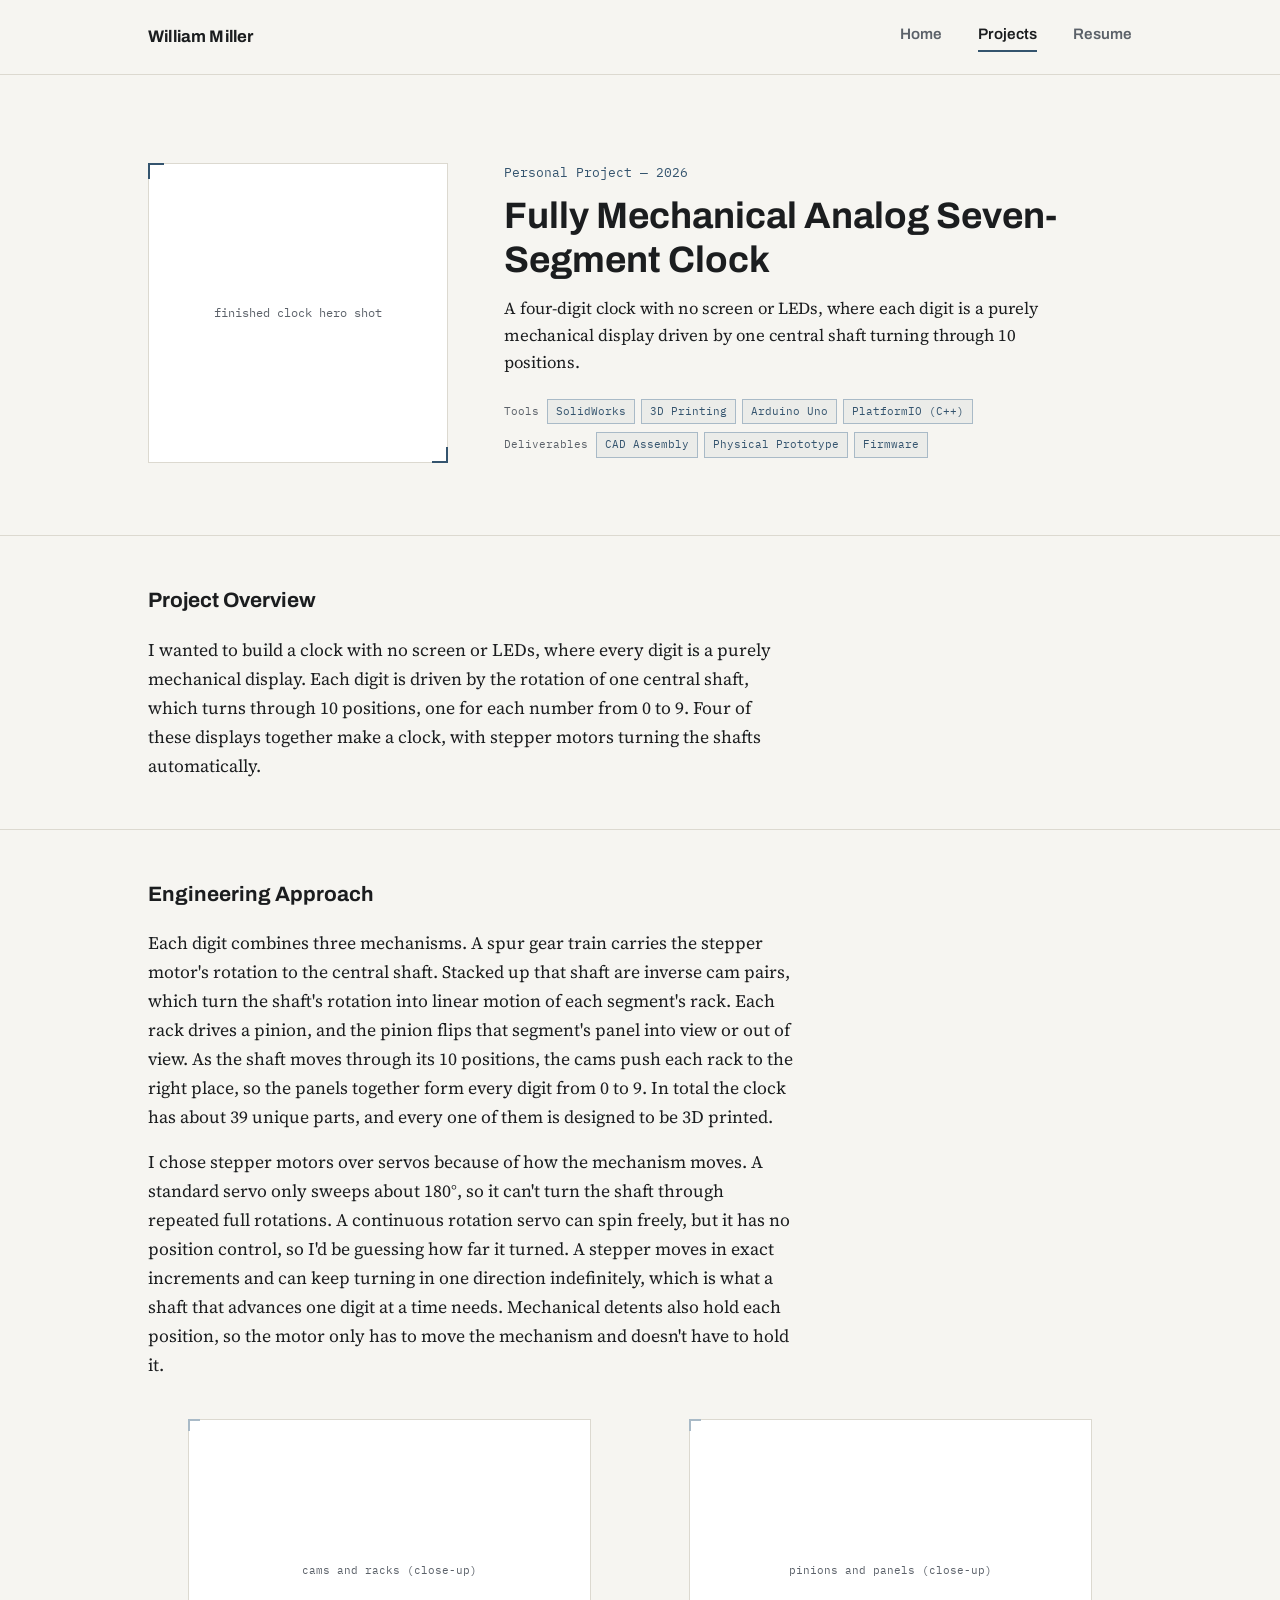
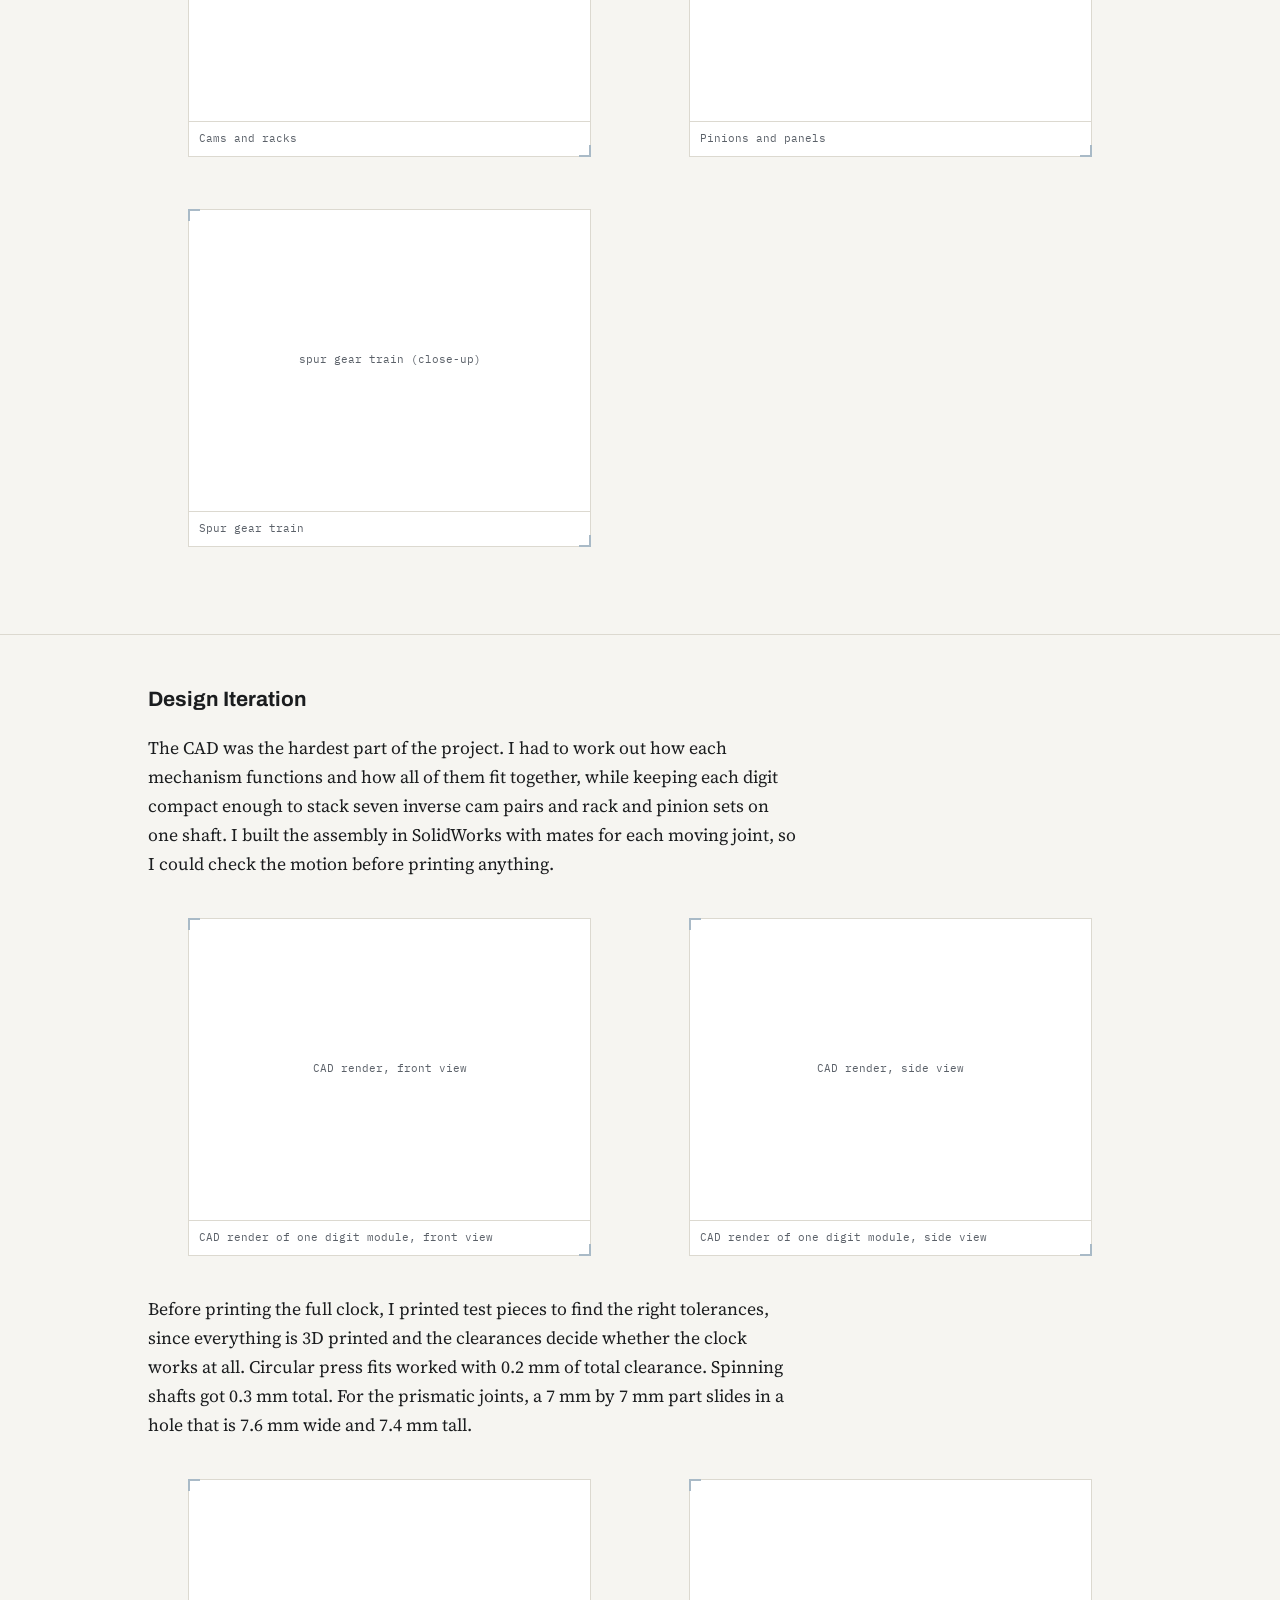
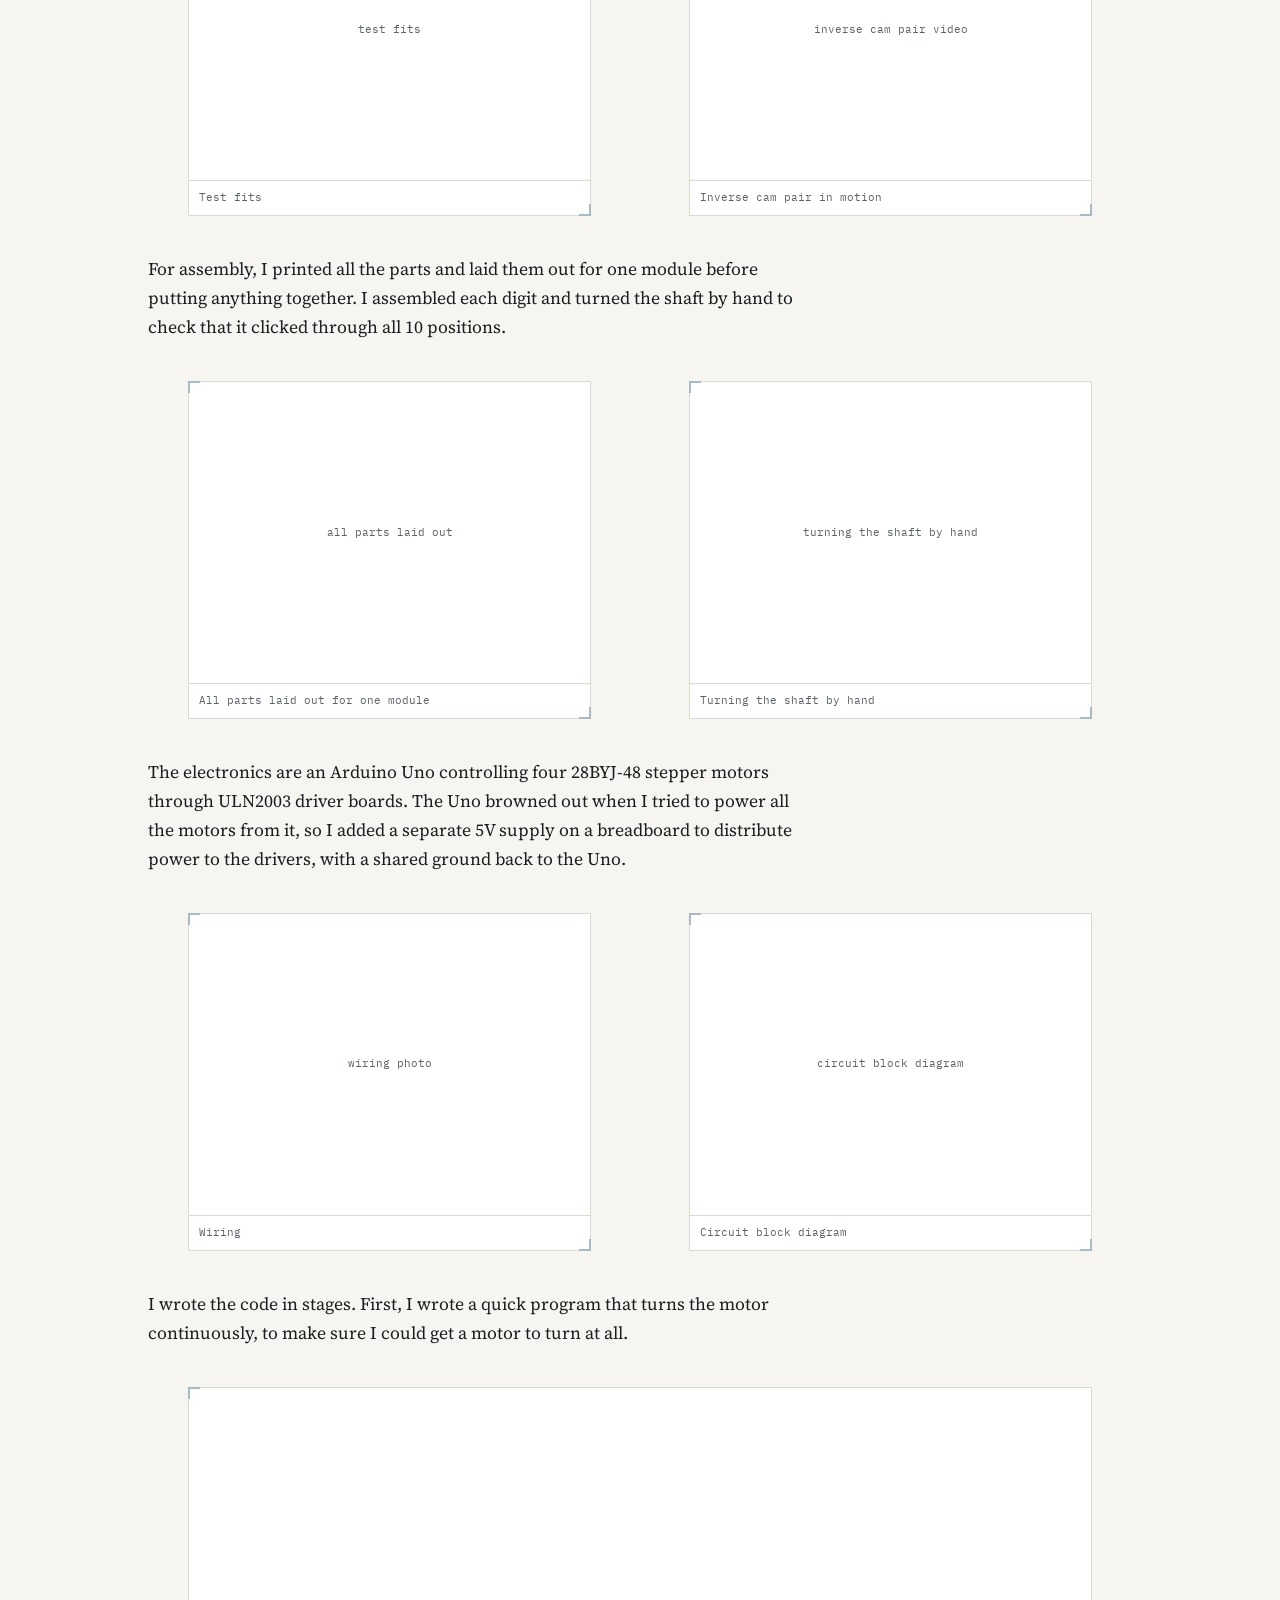
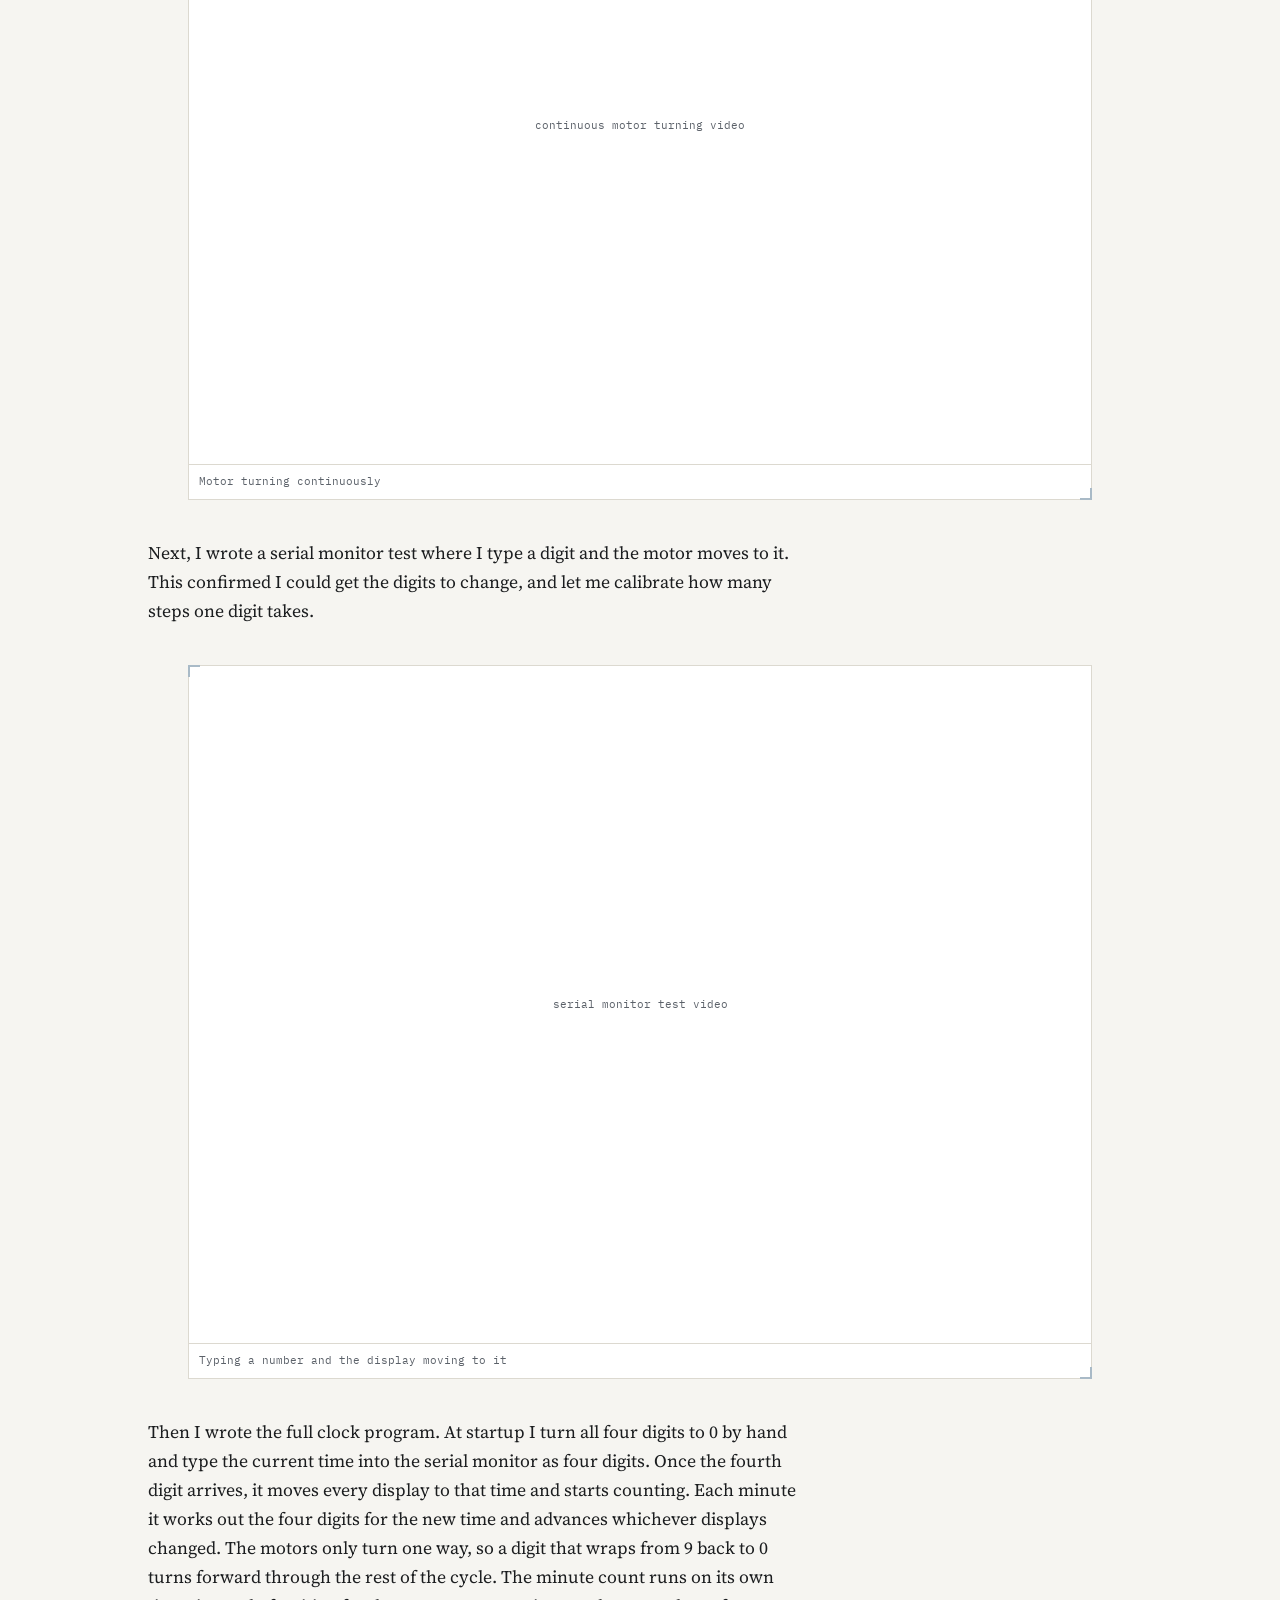
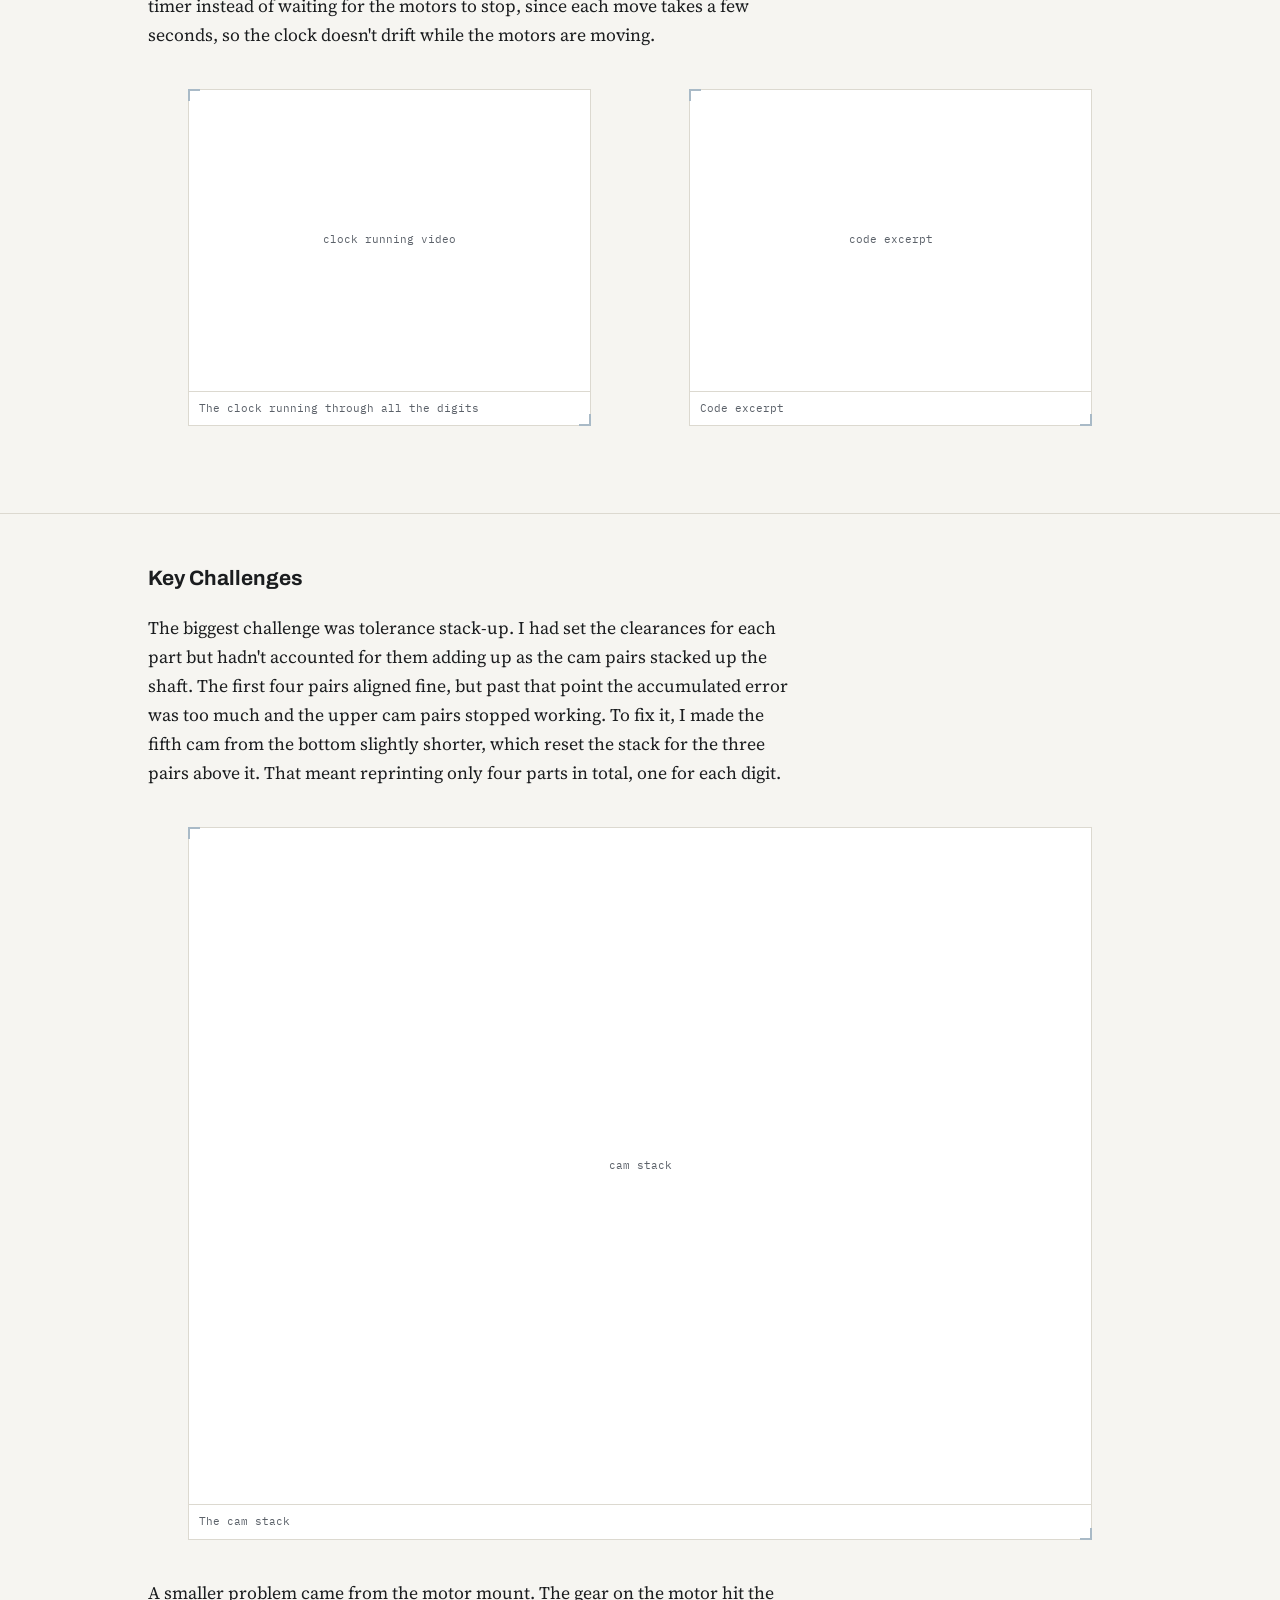
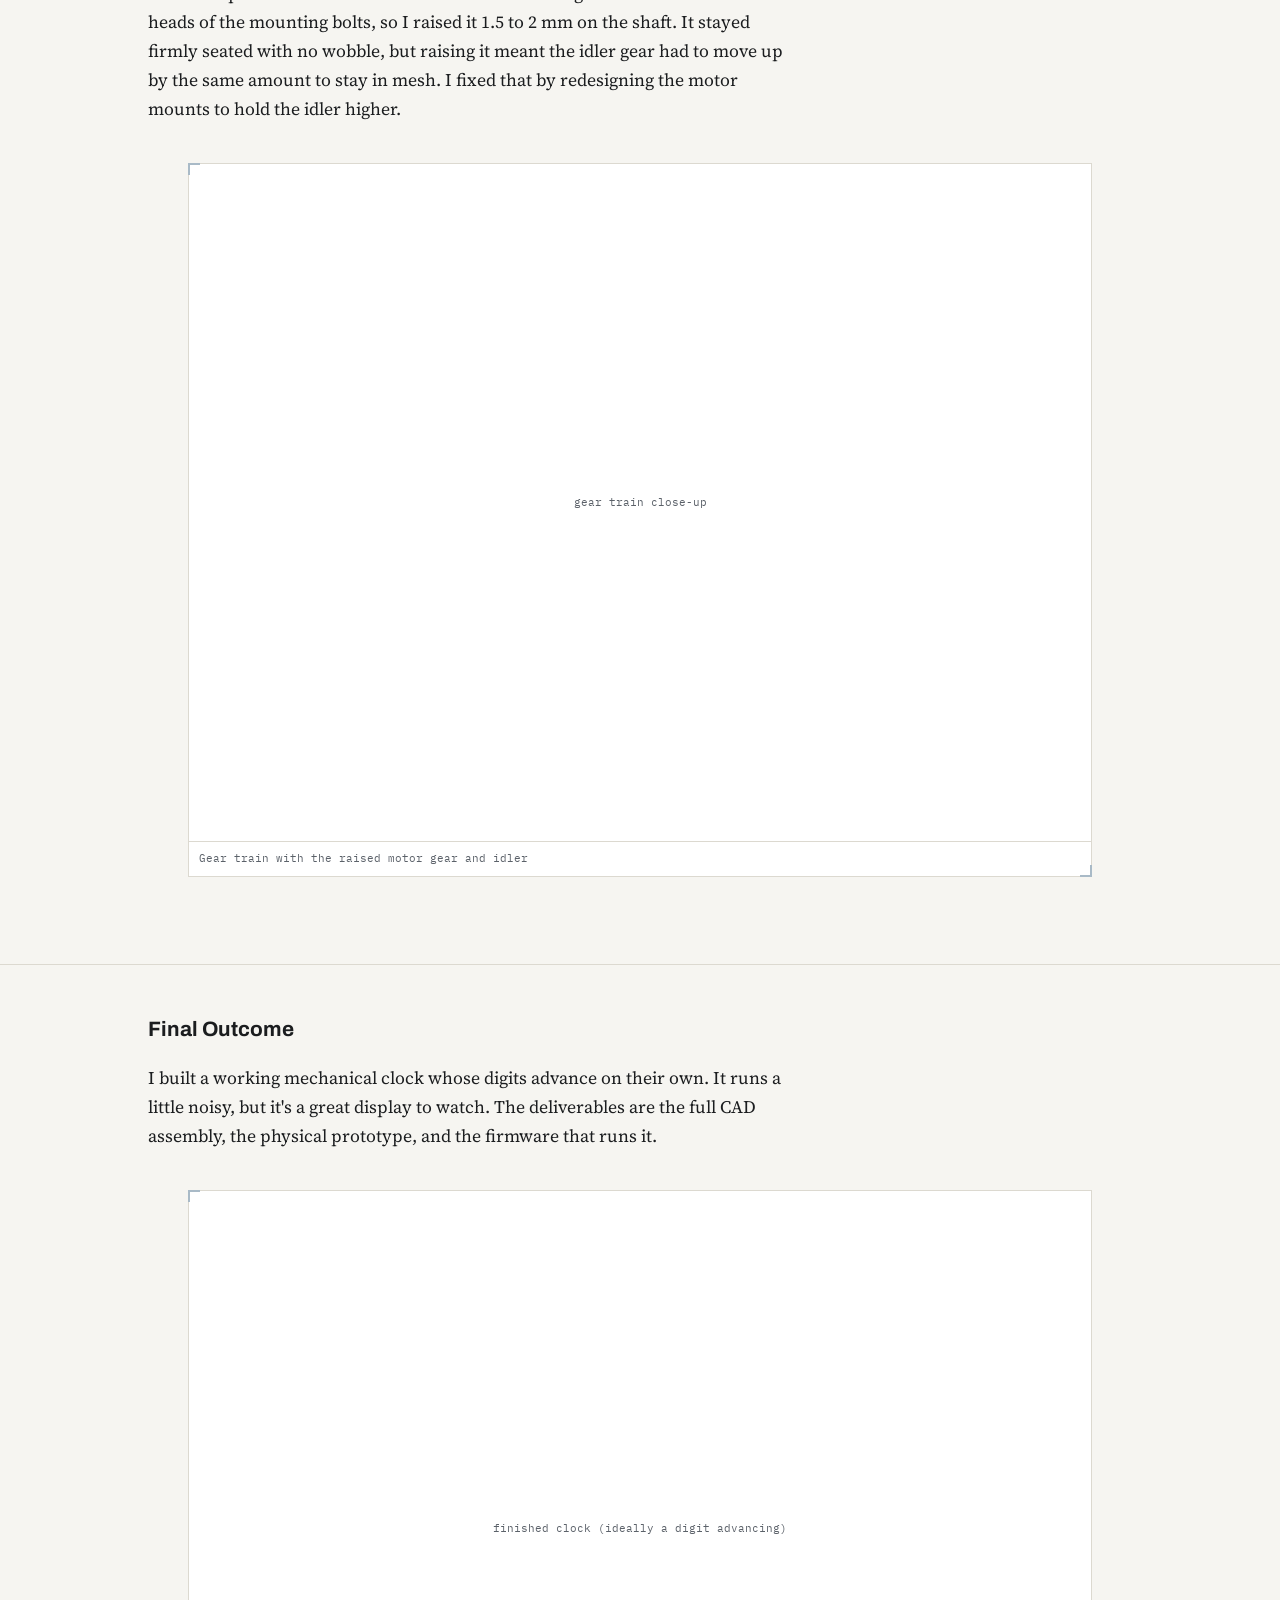
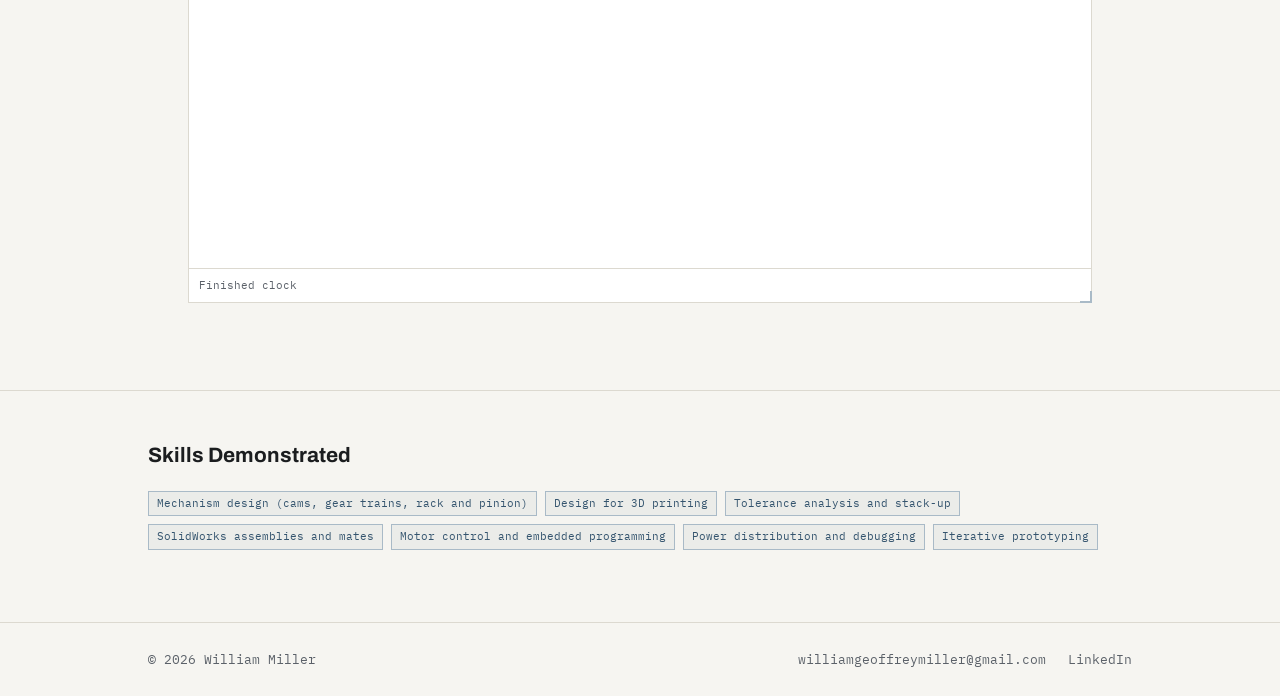
==== commit 29c0119d: "sizing updates" ====
--- a/project-analog-clock.html
+++ b/project-analog-clock.html
@@ -128,8 +128,12 @@
       </p>
       <div class="media-grid">
         <figure class="media-block">
-          <div class="placeholder">CAD render of one digit module (front and side views)</div>
-          <figcaption>CAD render of one digit module, front and side views</figcaption>
+          <div class="placeholder">CAD render, front view</div>
+          <figcaption>CAD render of one digit module, front view</figcaption>
+        </figure>
+        <figure class="media-block">
+          <div class="placeholder">CAD render, side view</div>
+          <figcaption>CAD render of one digit module, side view</figcaption>
         </figure>
       </div>
 
@@ -145,7 +149,7 @@
           <div class="placeholder">test fits</div>
           <figcaption>Test fits</figcaption>
         </figure>
-        <figure class="media-block video-block">
+        <figure class="media-block">
           <div class="placeholder">inverse cam pair video</div>
           <figcaption>Inverse cam pair in motion</figcaption>
         </figure>
@@ -185,11 +189,32 @@
       </div>
 
       <p>
-        I wrote the code in stages. First, a serial monitor test where I type a digit
-        and the motor moves to it, which let me calibrate how many steps one digit
-        takes. Then I wrote the full clock program. At startup I turn all four digits
-        to 0 by hand and type the current time into the serial monitor as four digits.
-        Once the fourth digit arrives, it moves every display to that time and starts
+        I wrote the code in stages. First, I wrote a quick program that turns the
+        motor continuously, to make sure I could get a motor to turn at all.
+      </p>
+      <div class="media-grid">
+        <figure class="media-block">
+          <div class="placeholder">continuous motor turning video</div>
+          <figcaption>Motor turning continuously</figcaption>
+        </figure>
+      </div>
+
+      <p>
+        Next, I wrote a serial monitor test where I type a digit and the motor moves
+        to it. This confirmed I could get the digits to change, and let me calibrate
+        how many steps one digit takes.
+      </p>
+      <div class="media-grid">
+        <figure class="media-block">
+          <div class="placeholder">serial monitor test video</div>
+          <figcaption>Typing a number and the display moving to it</figcaption>
+        </figure>
+      </div>
+
+      <p>
+        Then I wrote the full clock program. At startup I turn all four digits to 0 by
+        hand and type the current time into the serial monitor as four digits. Once
+        the fourth digit arrives, it moves every display to that time and starts
         counting. Each minute it works out the four digits for the new time and
         advances whichever displays changed. The motors only turn one way, so a digit
         that wraps from 9 back to 0 turns forward through the rest of the cycle. The
@@ -199,16 +224,12 @@
       </p>
       <div class="media-grid">
         <figure class="media-block">
+          <div class="placeholder">clock running video</div>
+          <figcaption>The clock running through all the digits</figcaption>
+        </figure>
+        <figure class="media-block">
           <div class="placeholder">code excerpt</div>
           <figcaption>Code excerpt</figcaption>
-        </figure>
-        <figure class="media-block video-block">
-          <div class="placeholder">serial typing video</div>
-          <figcaption>Typing a number and the display moving to it</figcaption>
-        </figure>
-        <figure class="media-block video-block">
-          <div class="placeholder">clock running video</div>
-          <figcaption>The clock running through all the digits</figcaption>
         </figure>
       </div>
     </div>
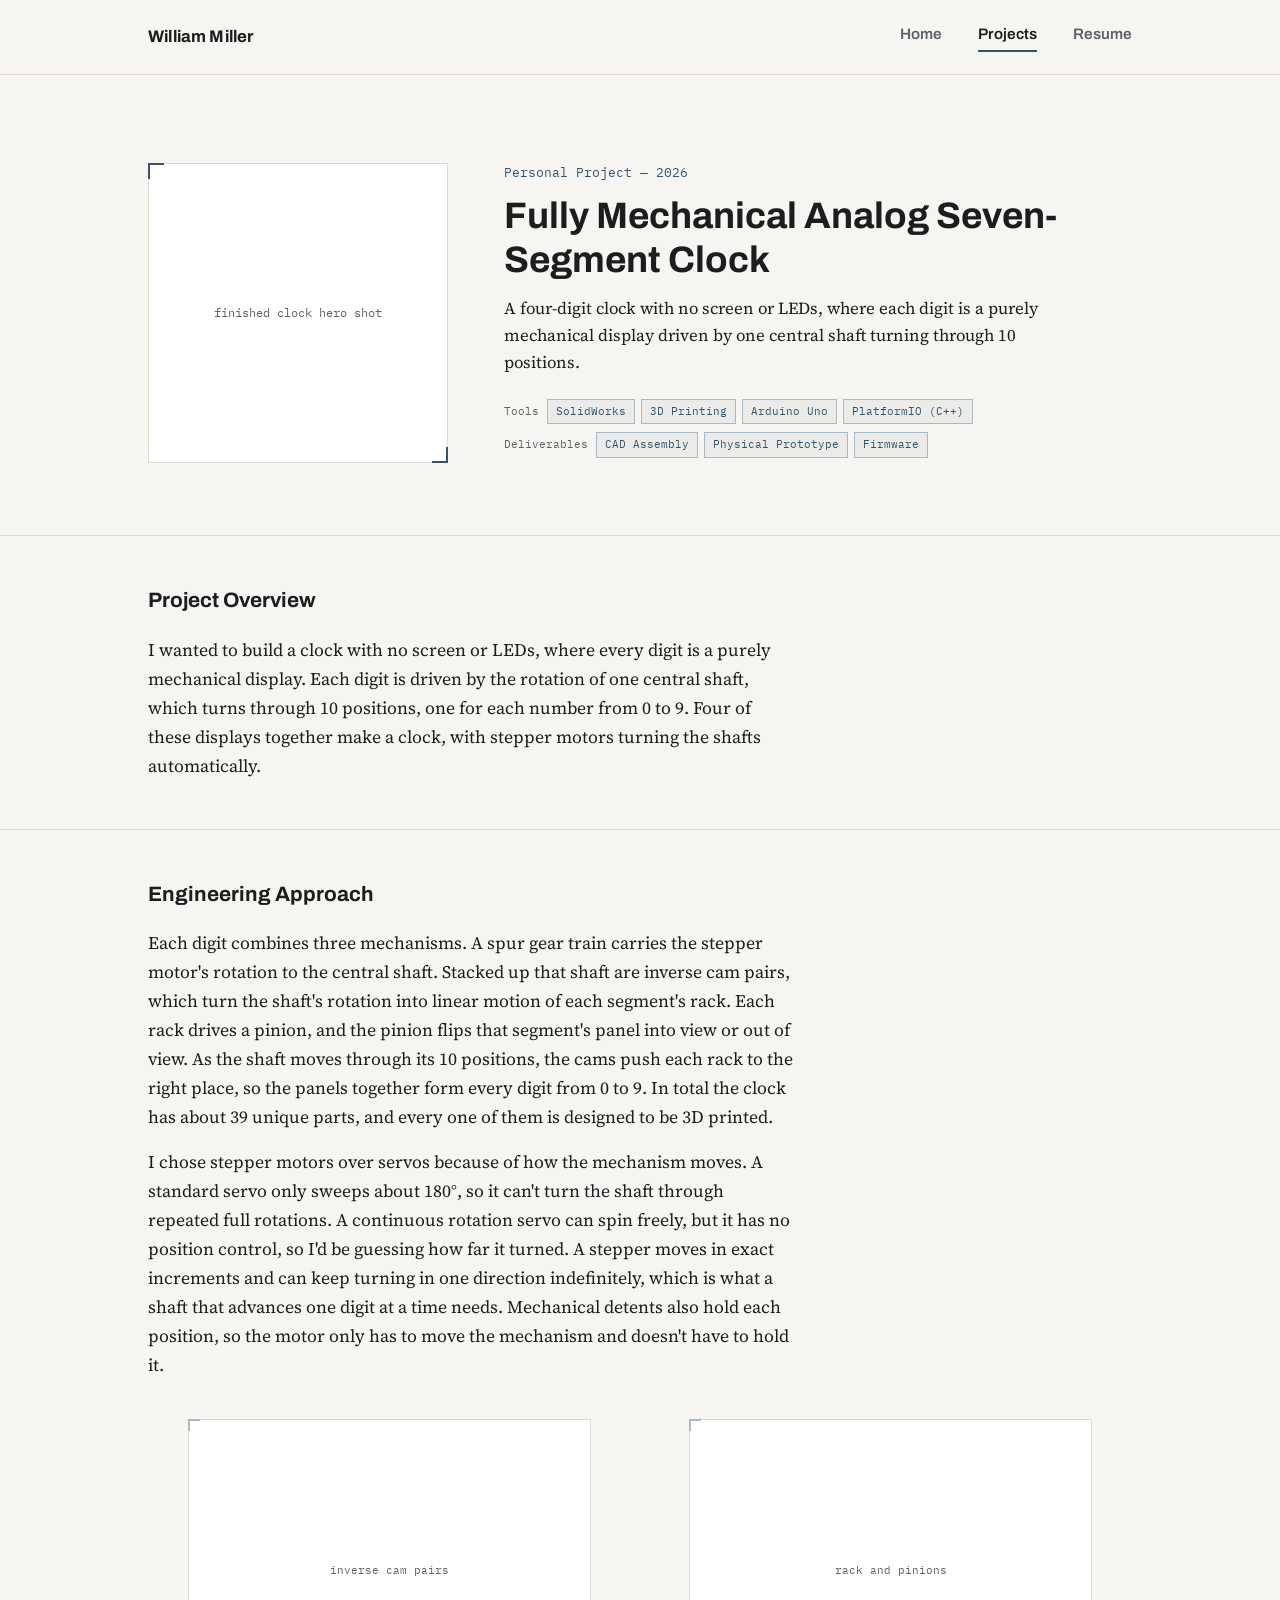
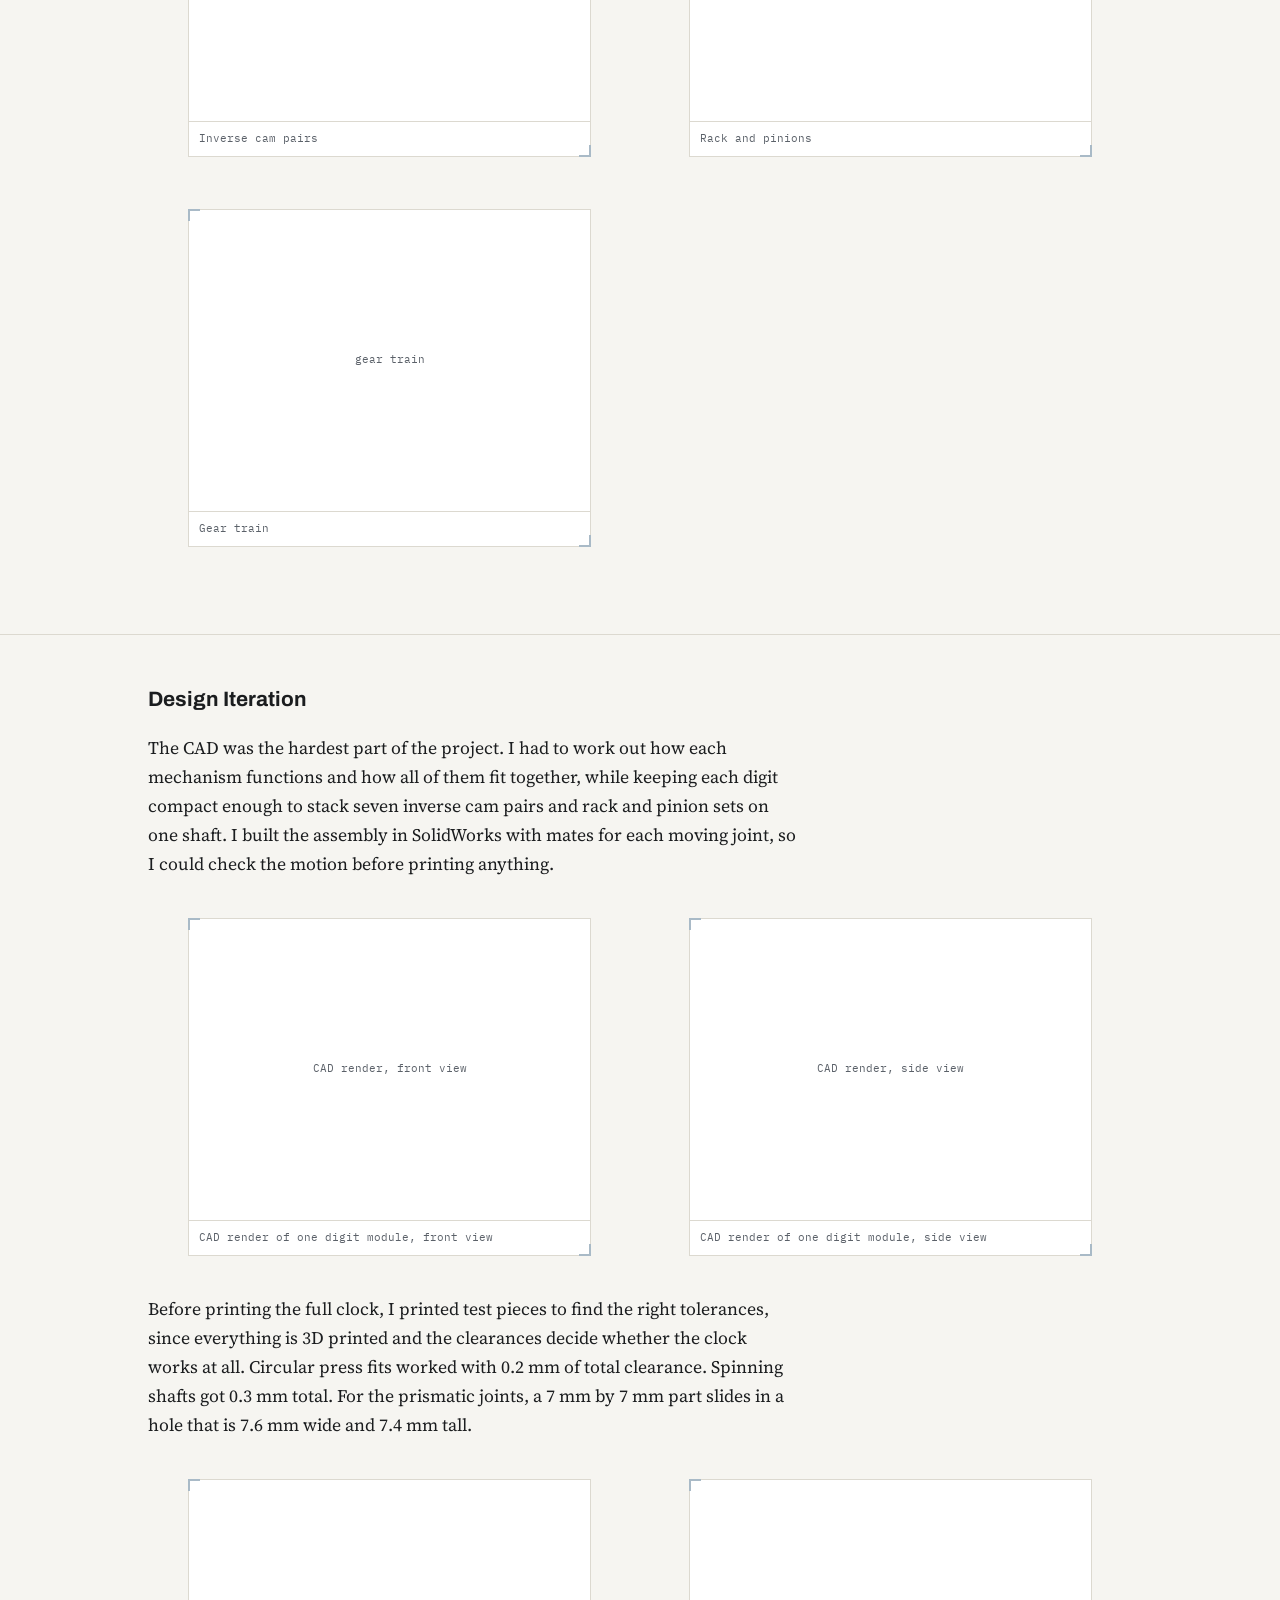
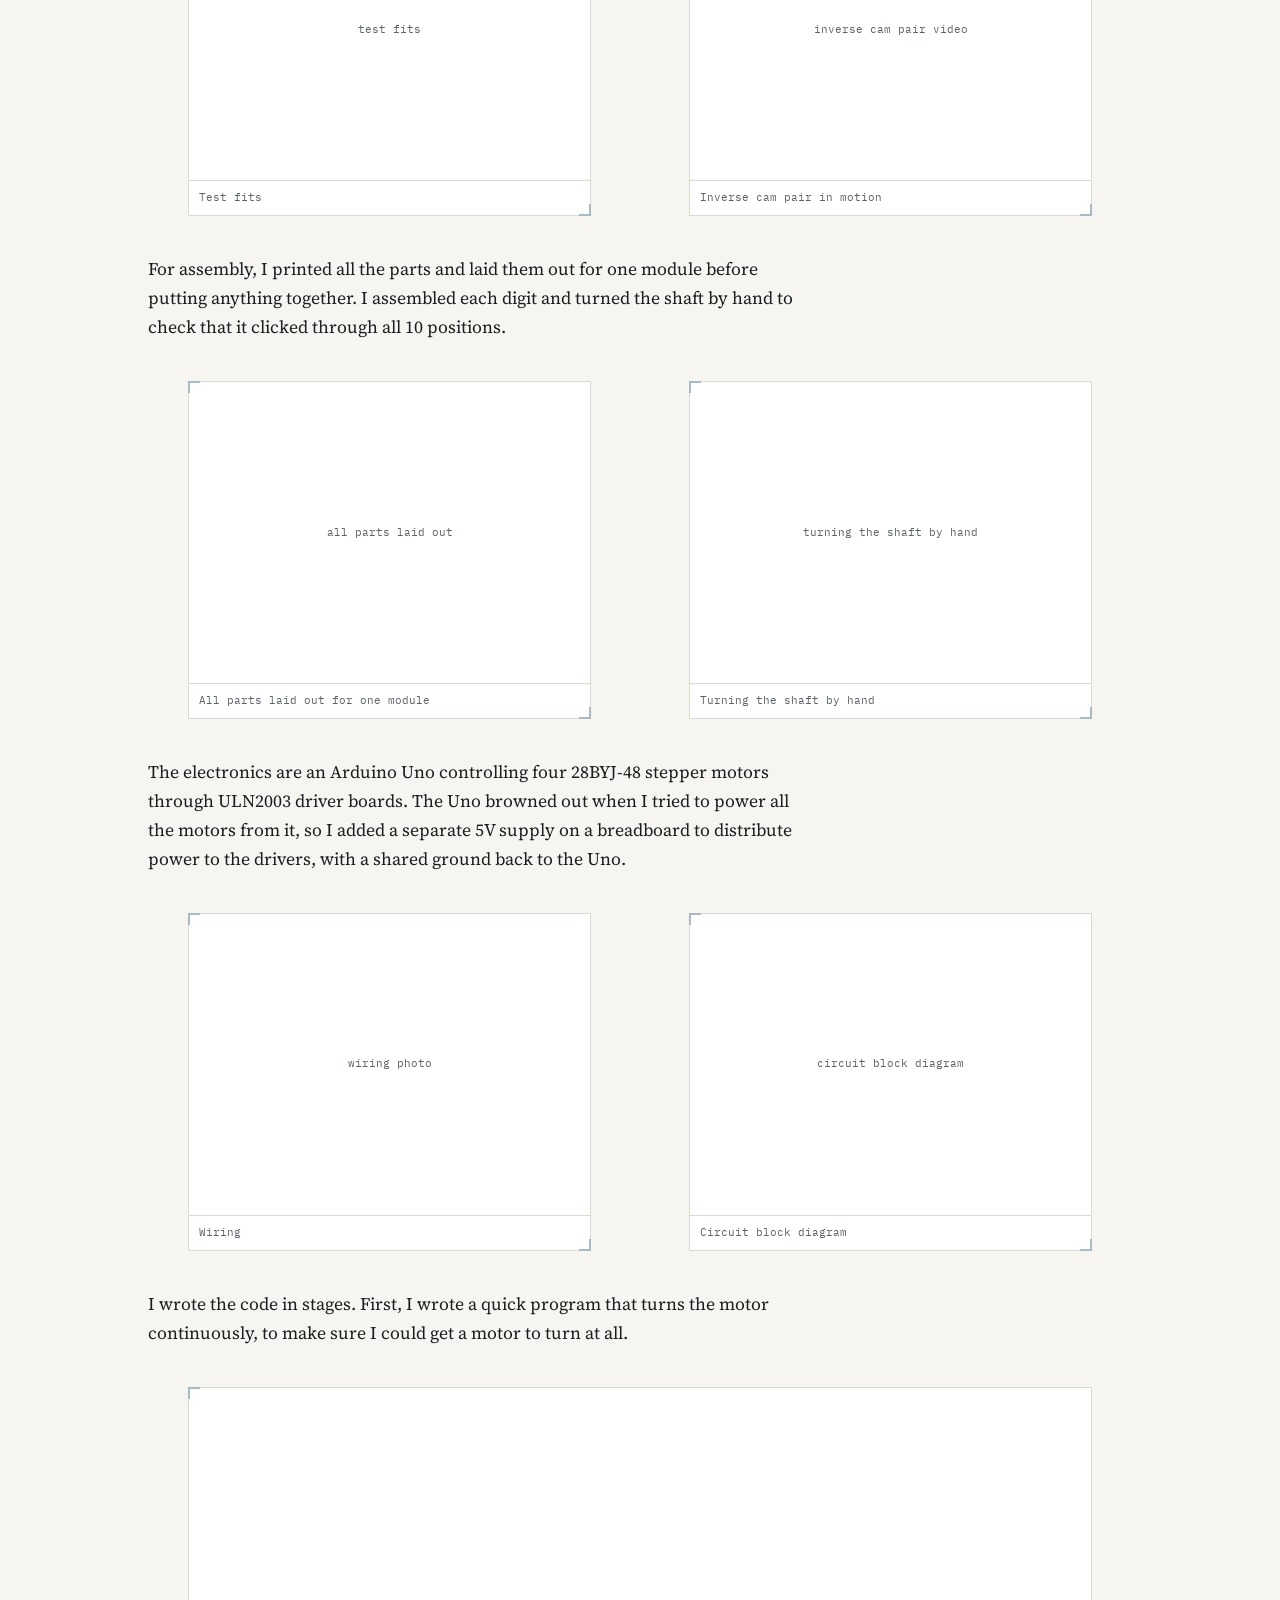
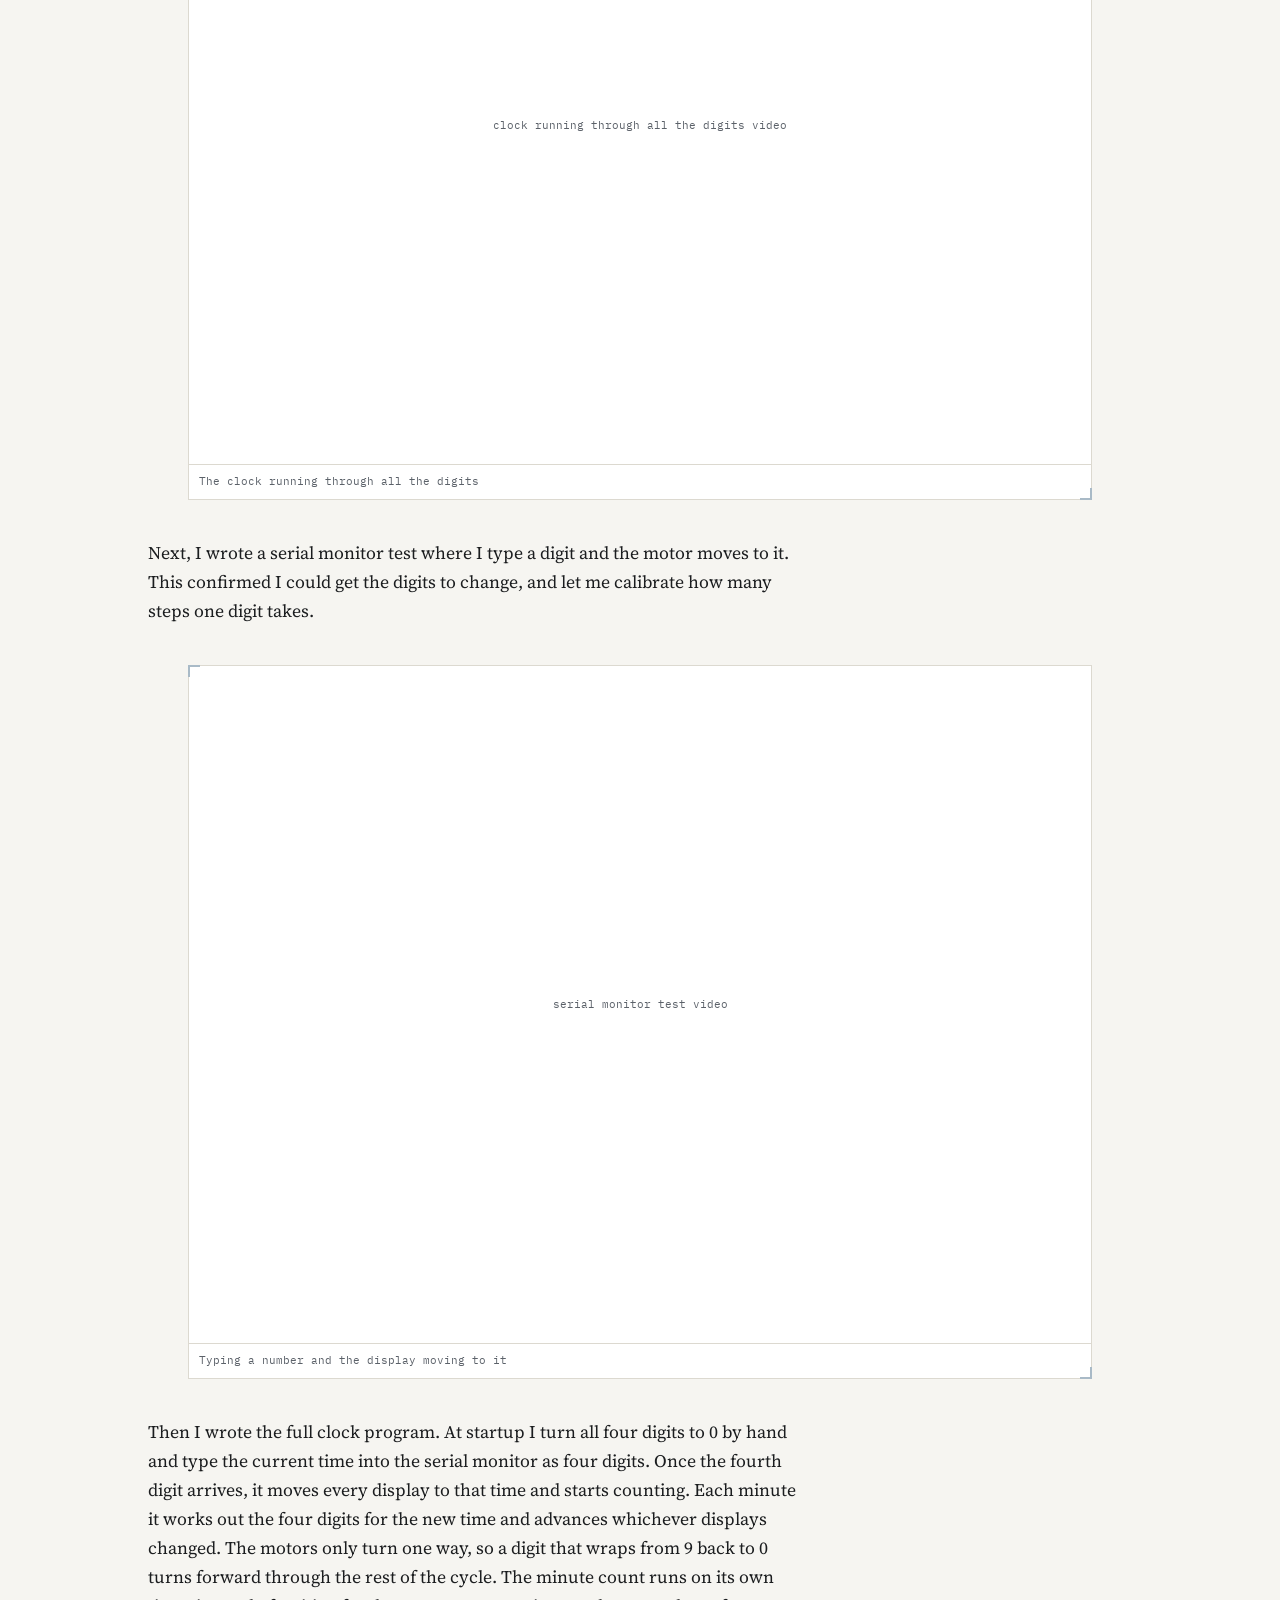
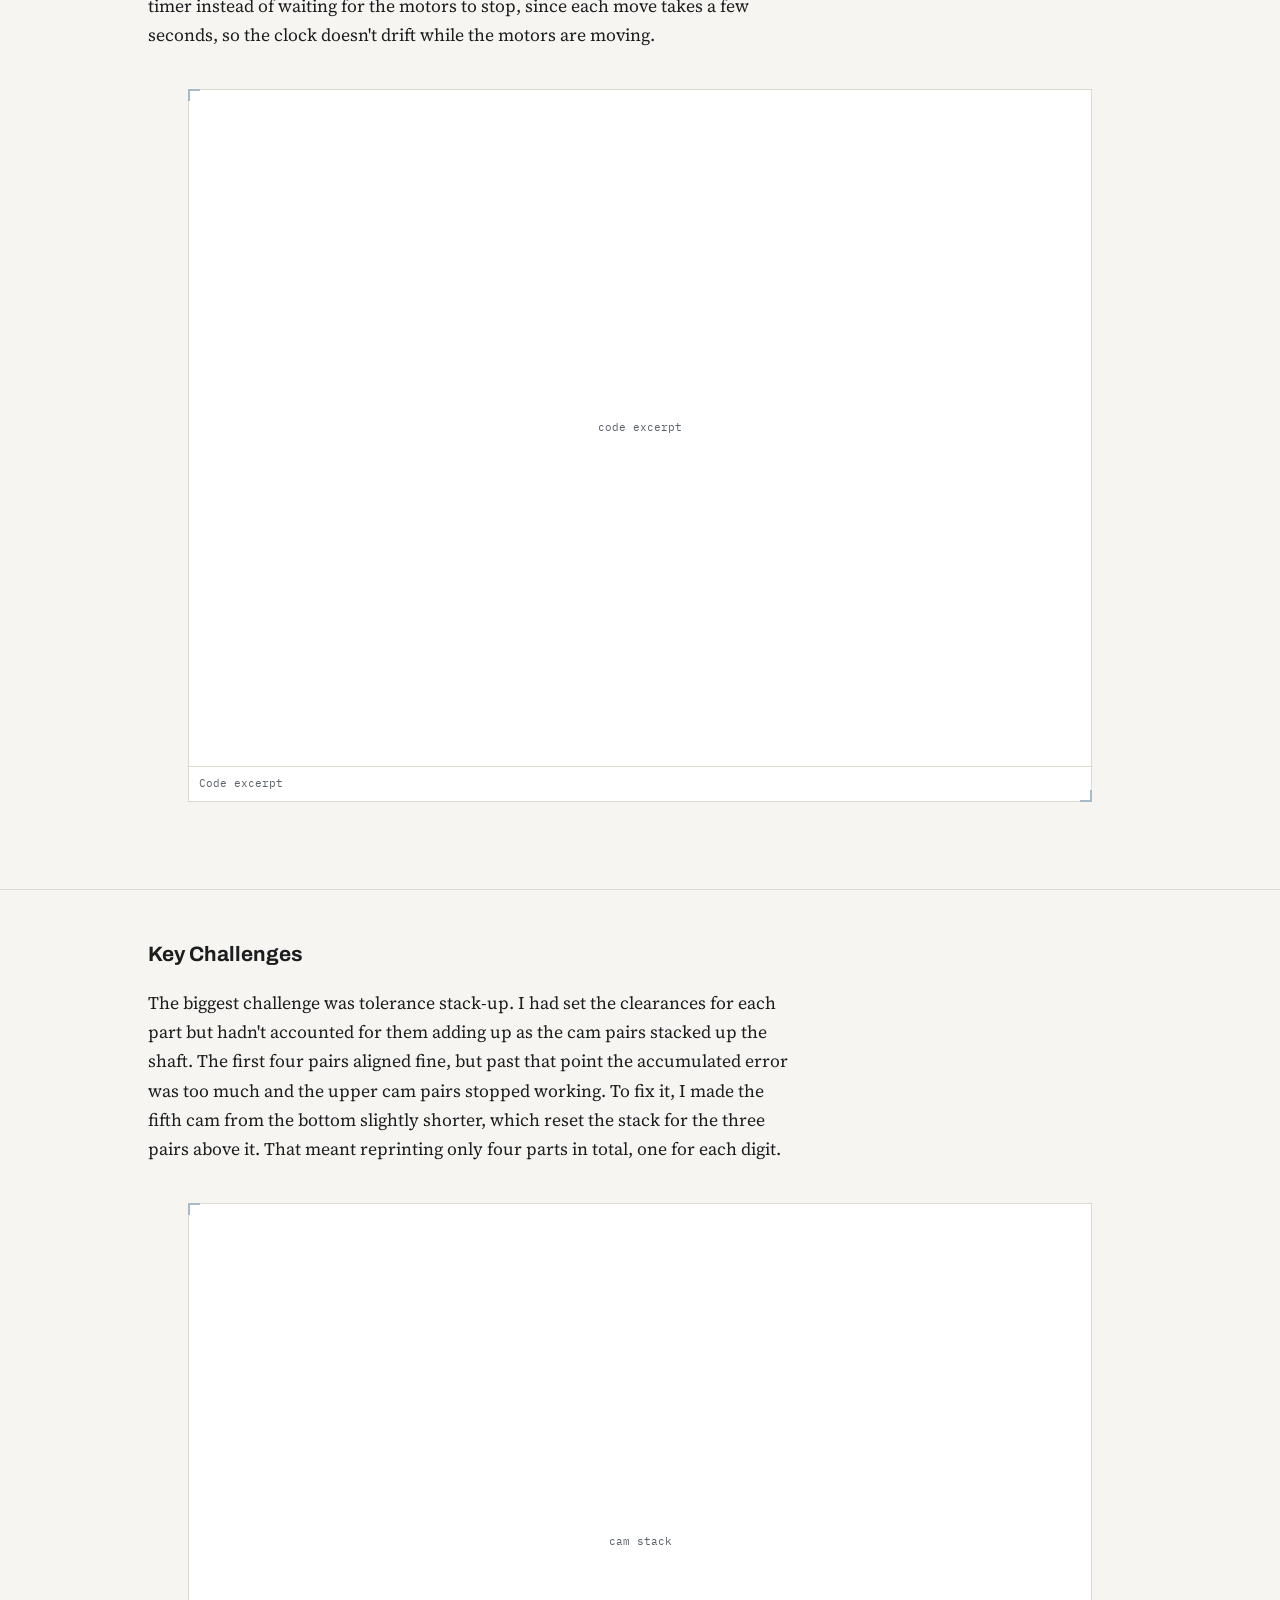
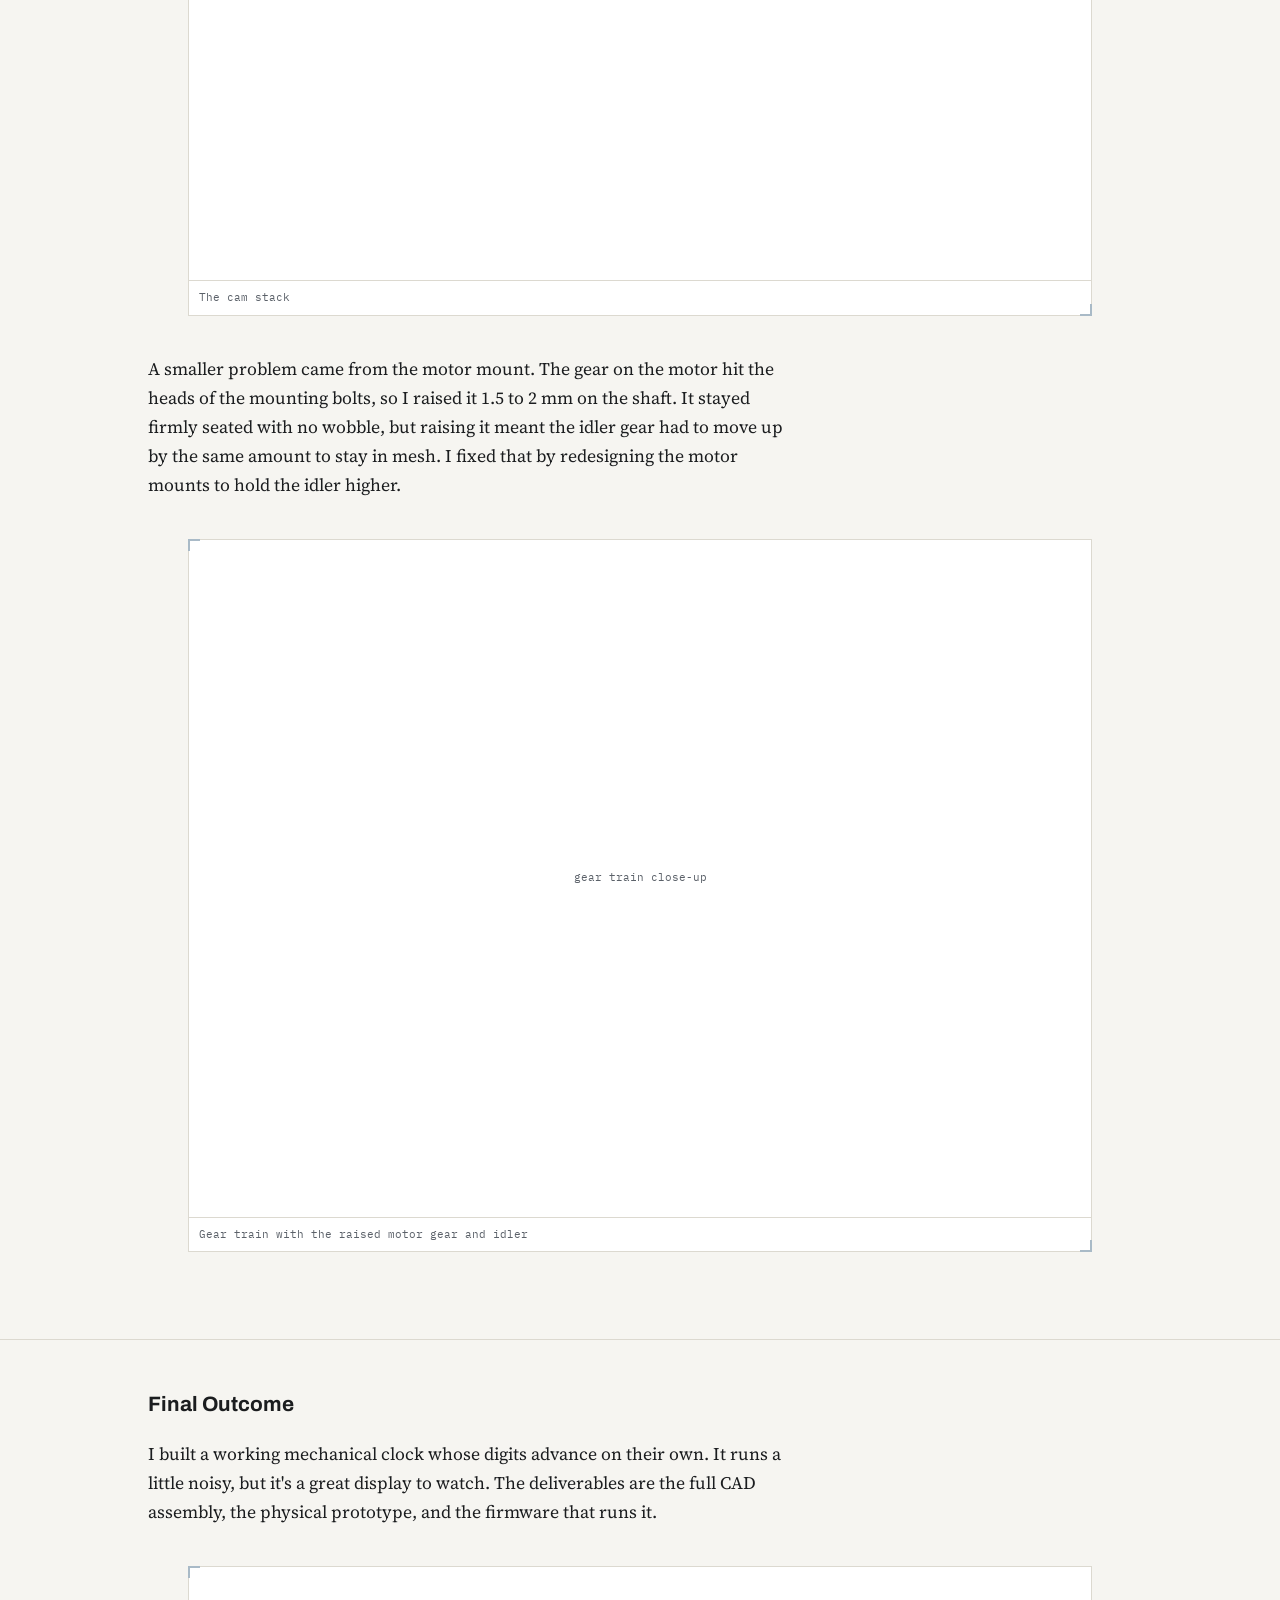
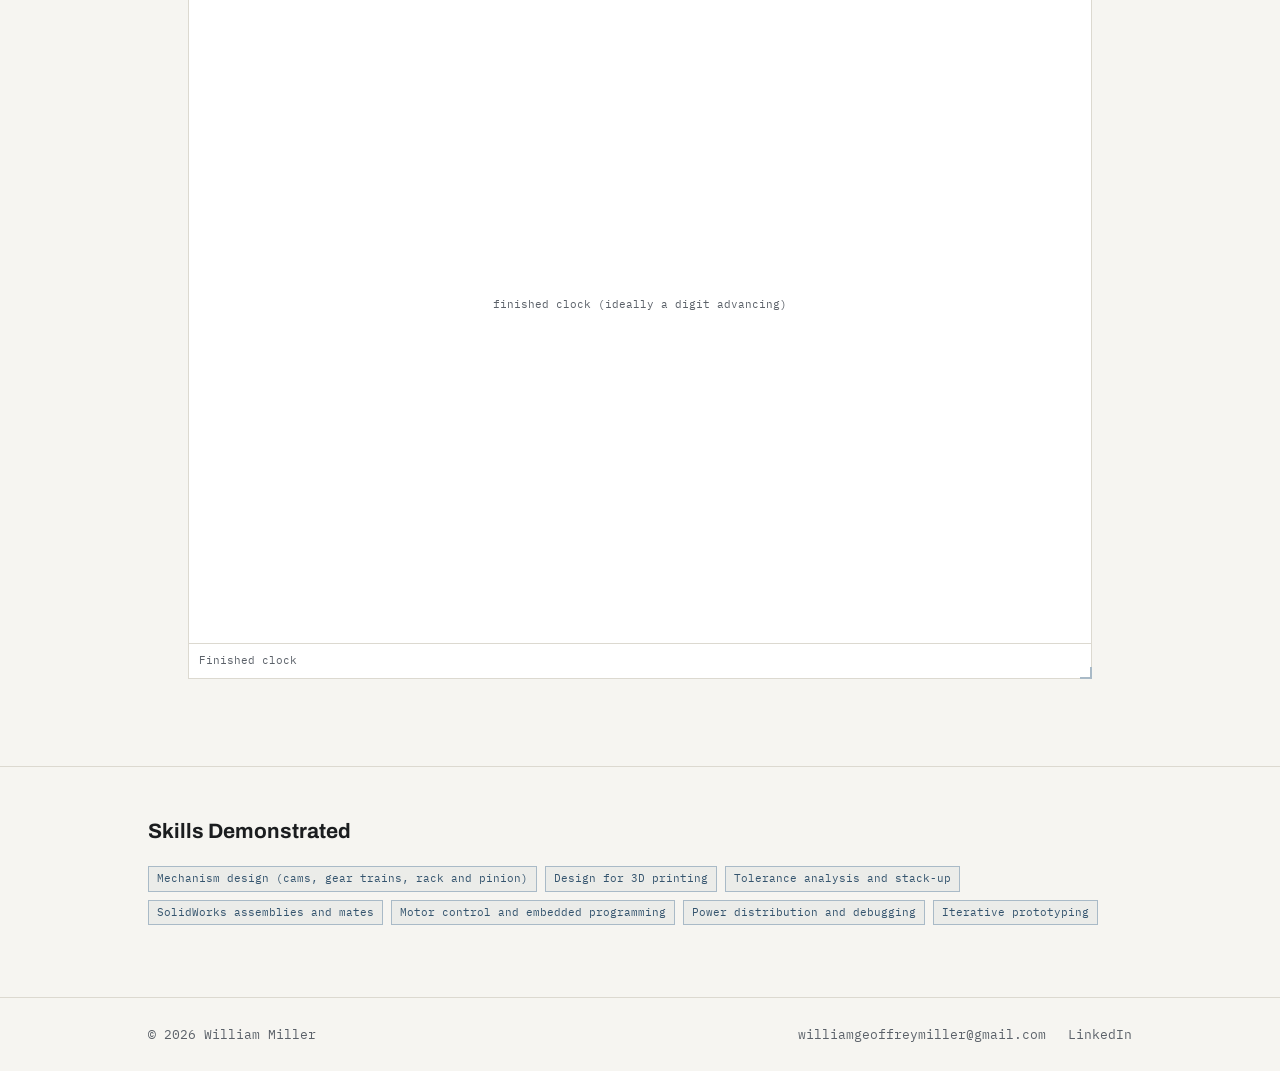
==== commit fc774663: "fixing code section" ====
--- a/project-analog-clock.html
+++ b/project-analog-clock.html
@@ -94,16 +94,16 @@
       <p>
               <div class="media-grid media-grid--large">
         <figure class="media-block">
-          <div class="placeholder">cams and racks (close-up)</div>
-          <figcaption>Cams and racks</figcaption>
-        </figure>
-        <figure class="media-block">
-          <div class="placeholder">pinions and panels (close-up)</div>
-          <figcaption>Pinions and panels</figcaption>
-        </figure>
-        <figure class="media-block">
-          <div class="placeholder">spur gear train (close-up)</div>
-          <figcaption>Spur gear train</figcaption>
+          <div class="placeholder">inverse cam pairs</div>
+          <figcaption>Inverse cam pairs</figcaption>
+        </figure>
+        <figure class="media-block">
+          <div class="placeholder">rack and pinions</div>
+          <figcaption>Rack and pinions</figcaption>
+        </figure>
+        <figure class="media-block">
+          <div class="placeholder">gear train</div>
+          <figcaption>Gear train</figcaption>
         </figure>
       </div>
 
@@ -194,8 +194,8 @@
       </p>
       <div class="media-grid">
         <figure class="media-block">
-          <div class="placeholder">continuous motor turning video</div>
-          <figcaption>Motor turning continuously</figcaption>
+          <div class="placeholder">clock running through all the digits video</div>
+          <figcaption>The clock running through all the digits</figcaption>
         </figure>
       </div>
 
@@ -224,10 +224,6 @@
       </p>
       <div class="media-grid">
         <figure class="media-block">
-          <div class="placeholder">clock running video</div>
-          <figcaption>The clock running through all the digits</figcaption>
-        </figure>
-        <figure class="media-block">
           <div class="placeholder">code excerpt</div>
           <figcaption>Code excerpt</figcaption>
         </figure>
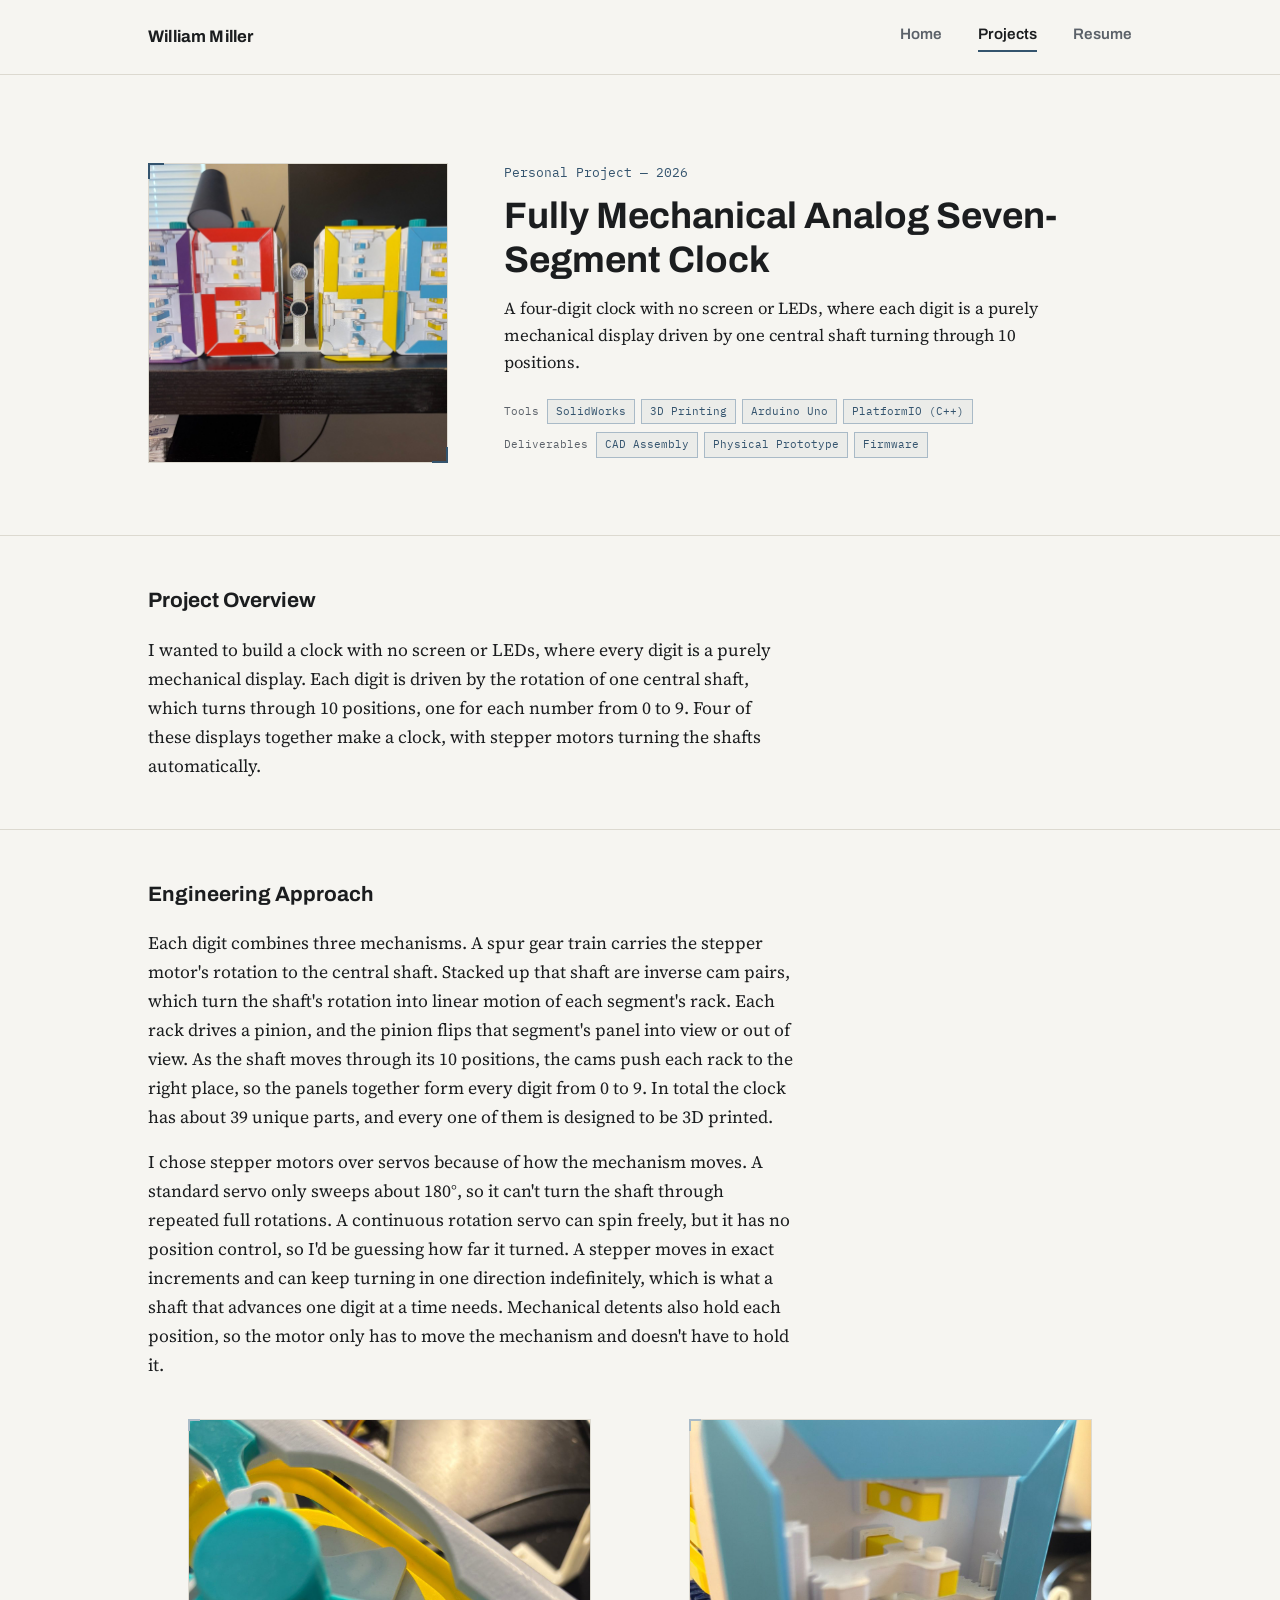
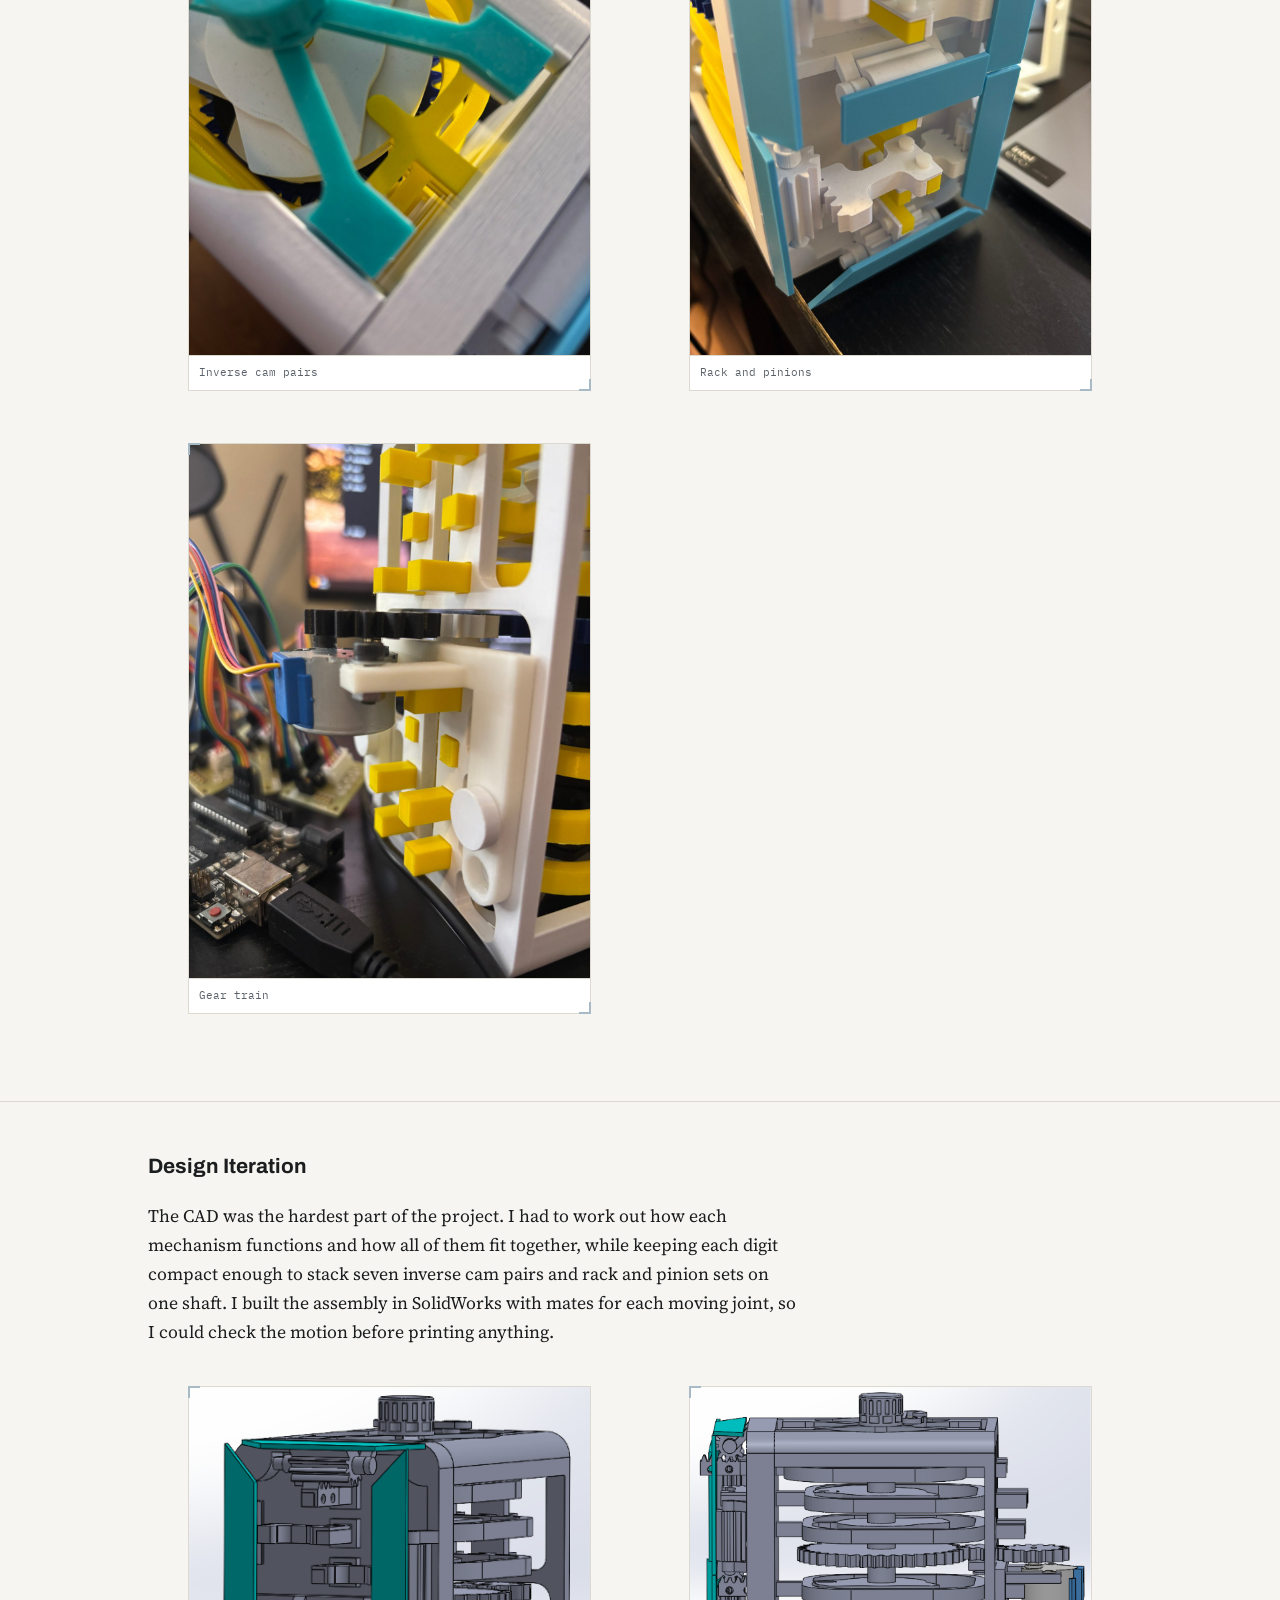
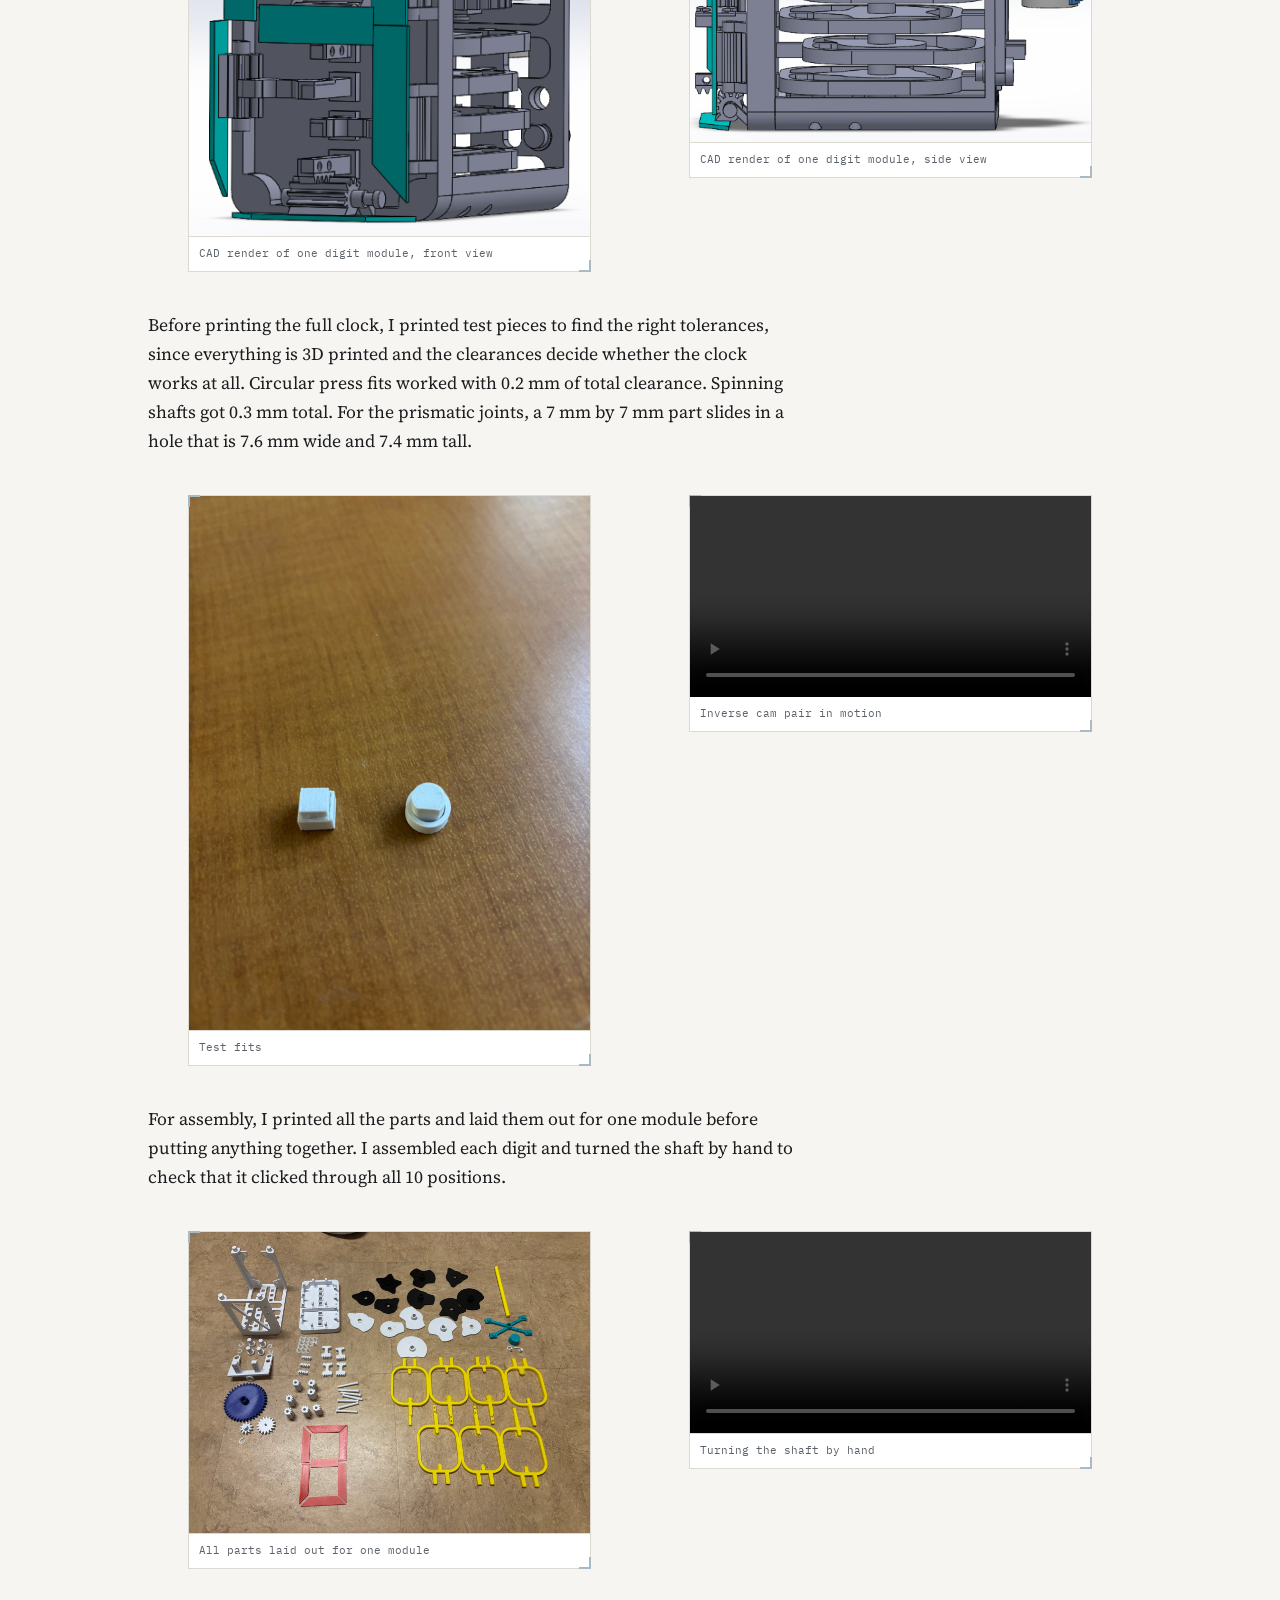
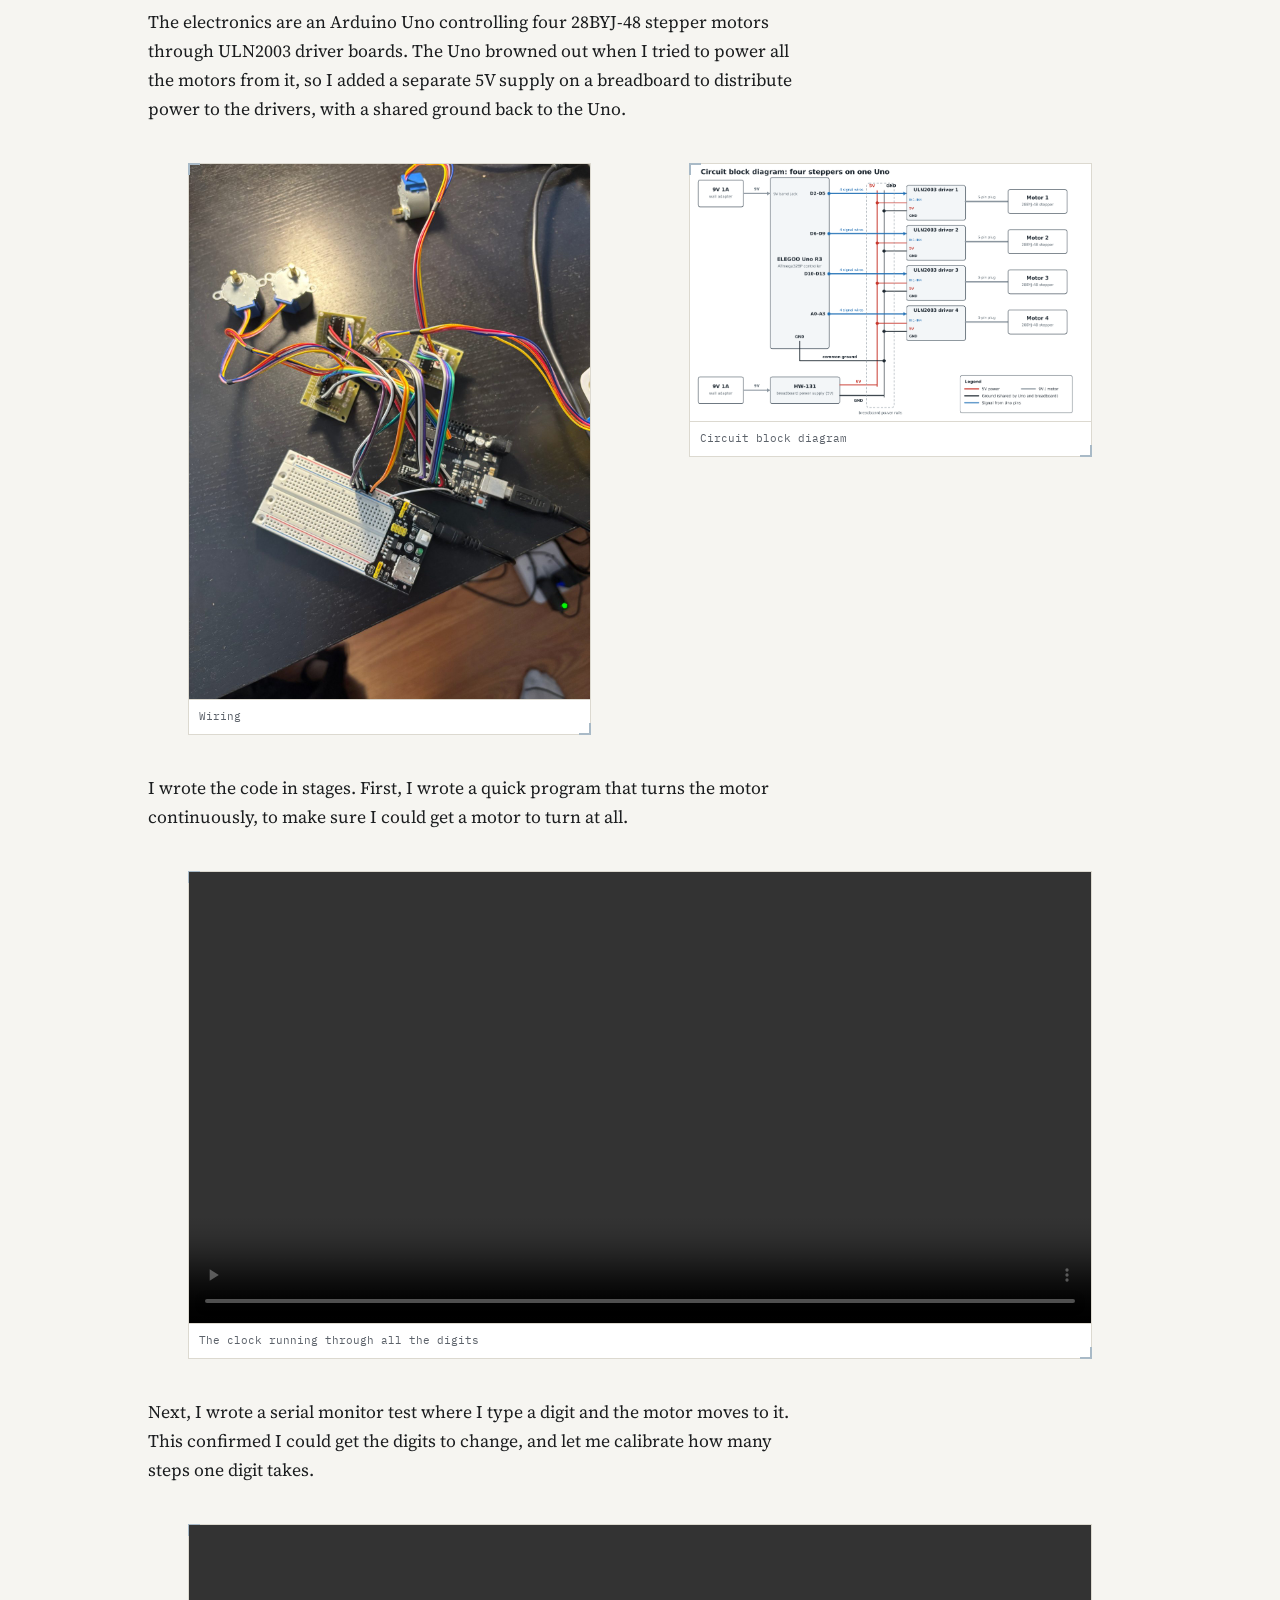
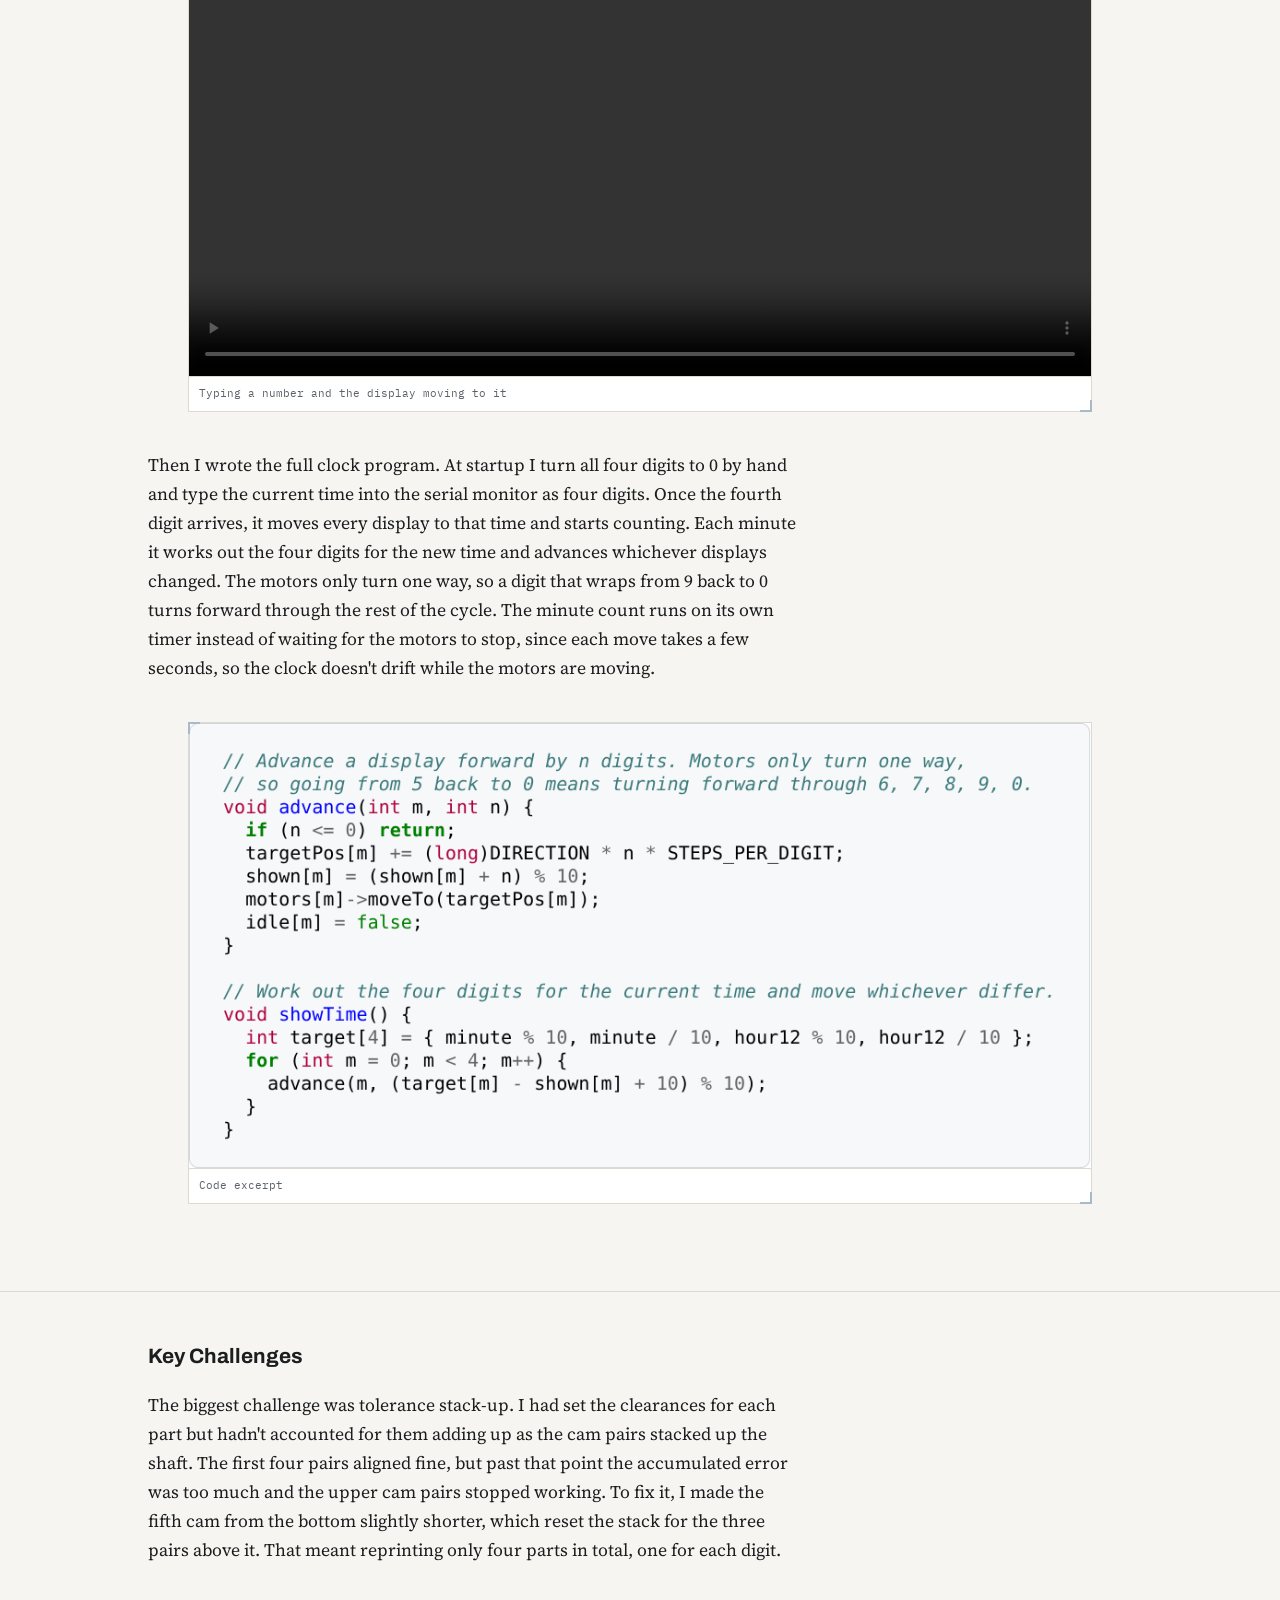
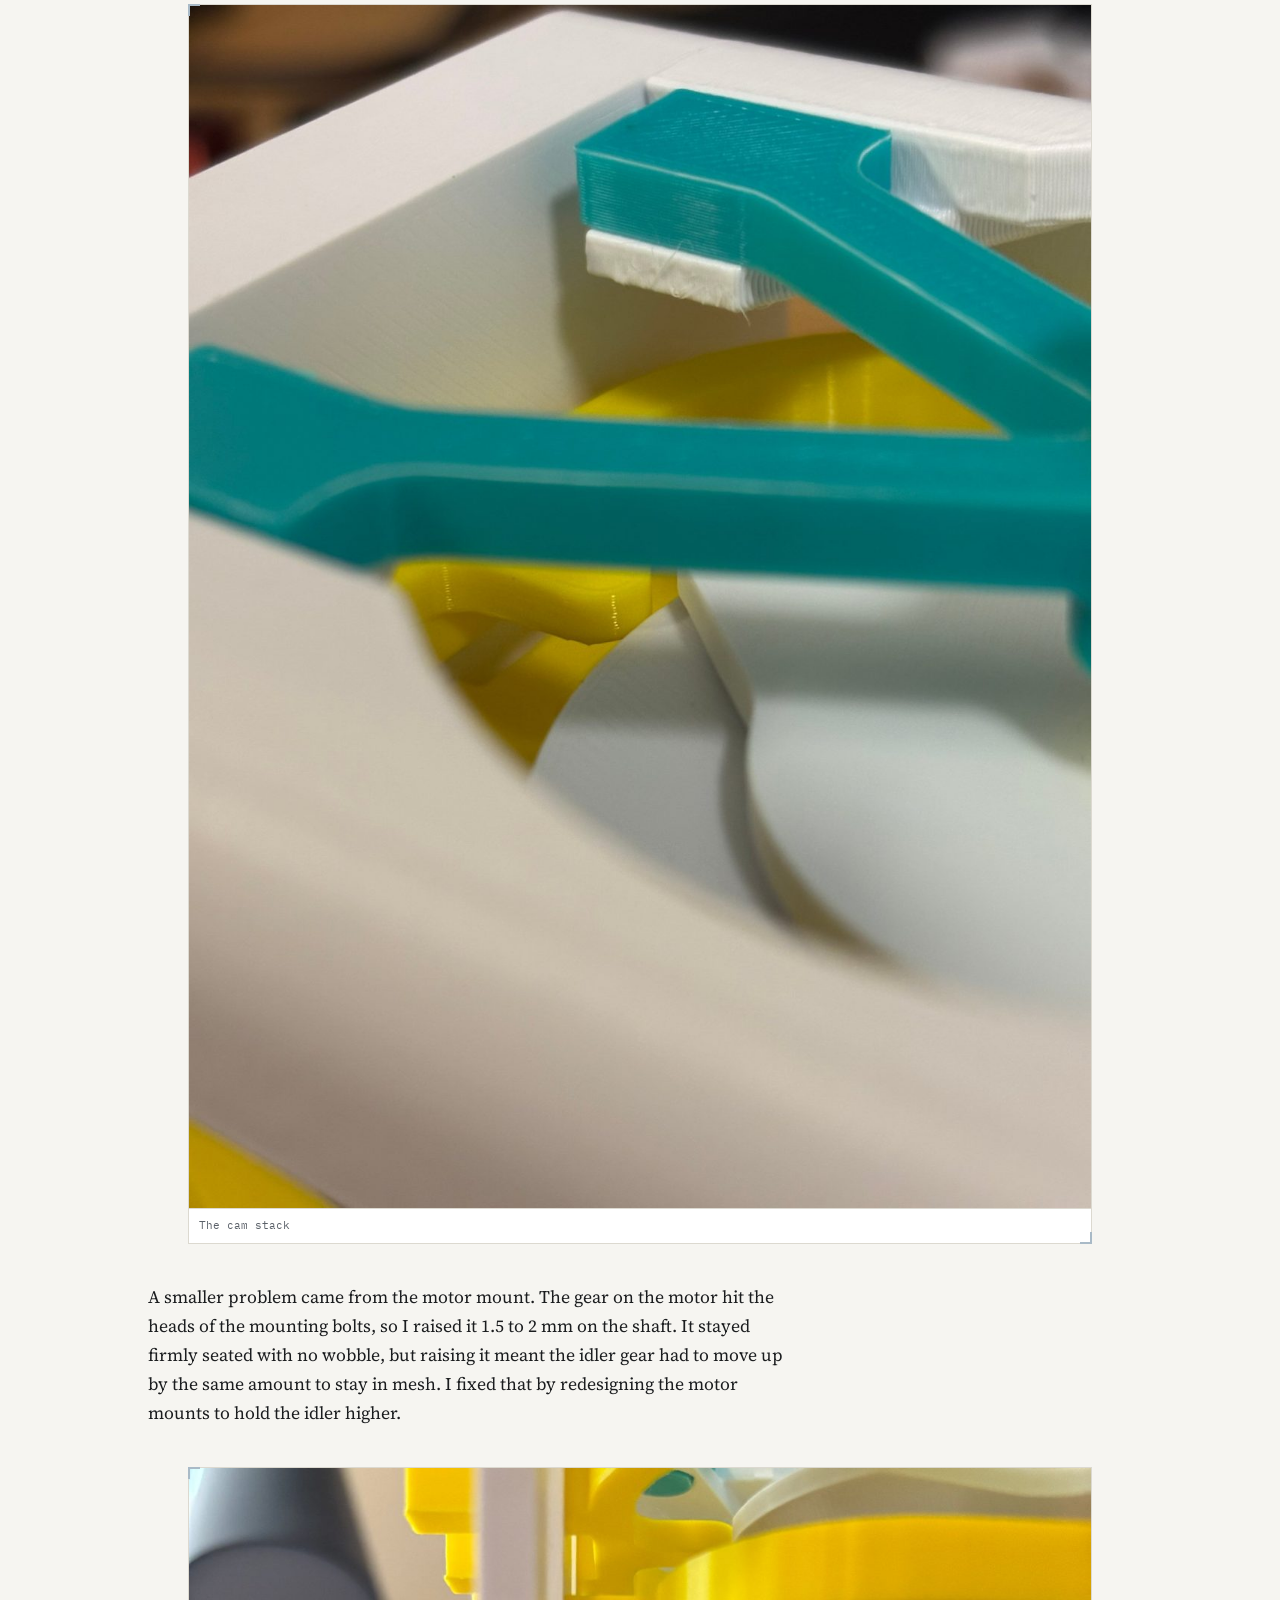
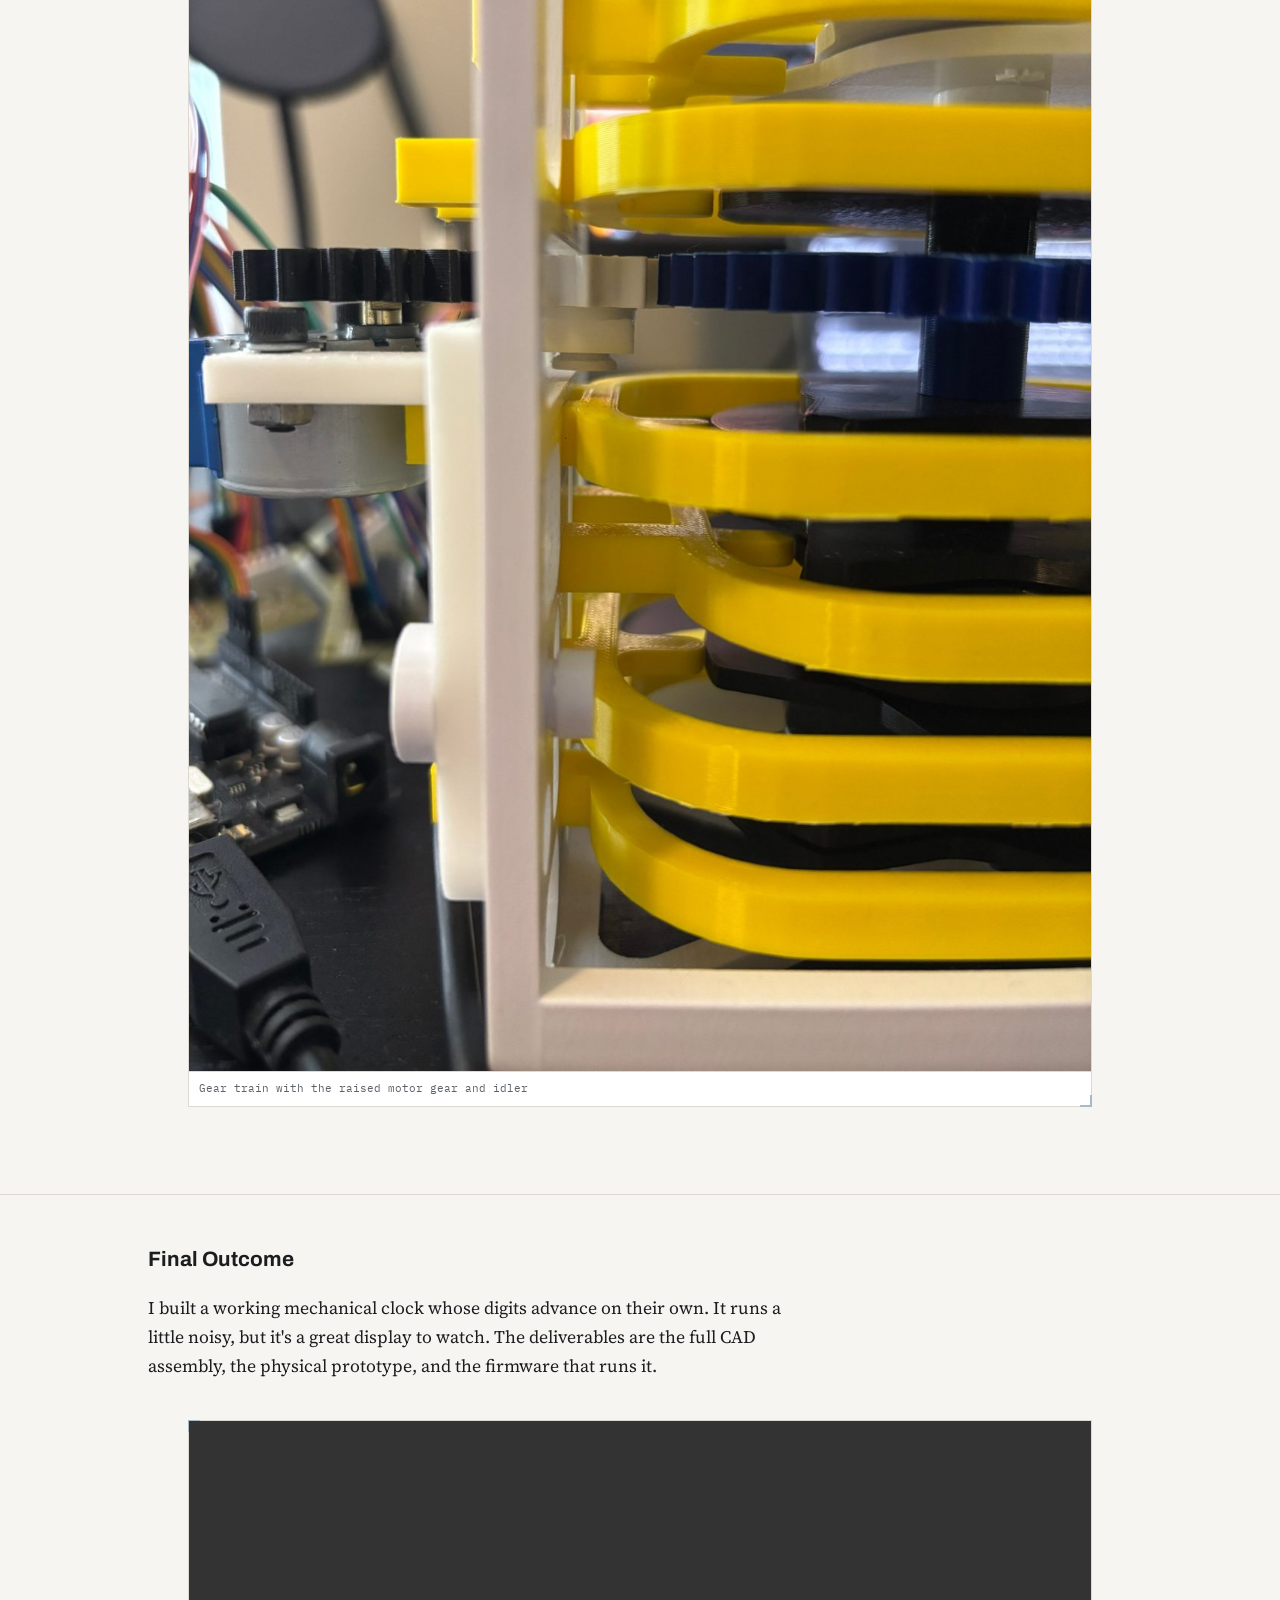
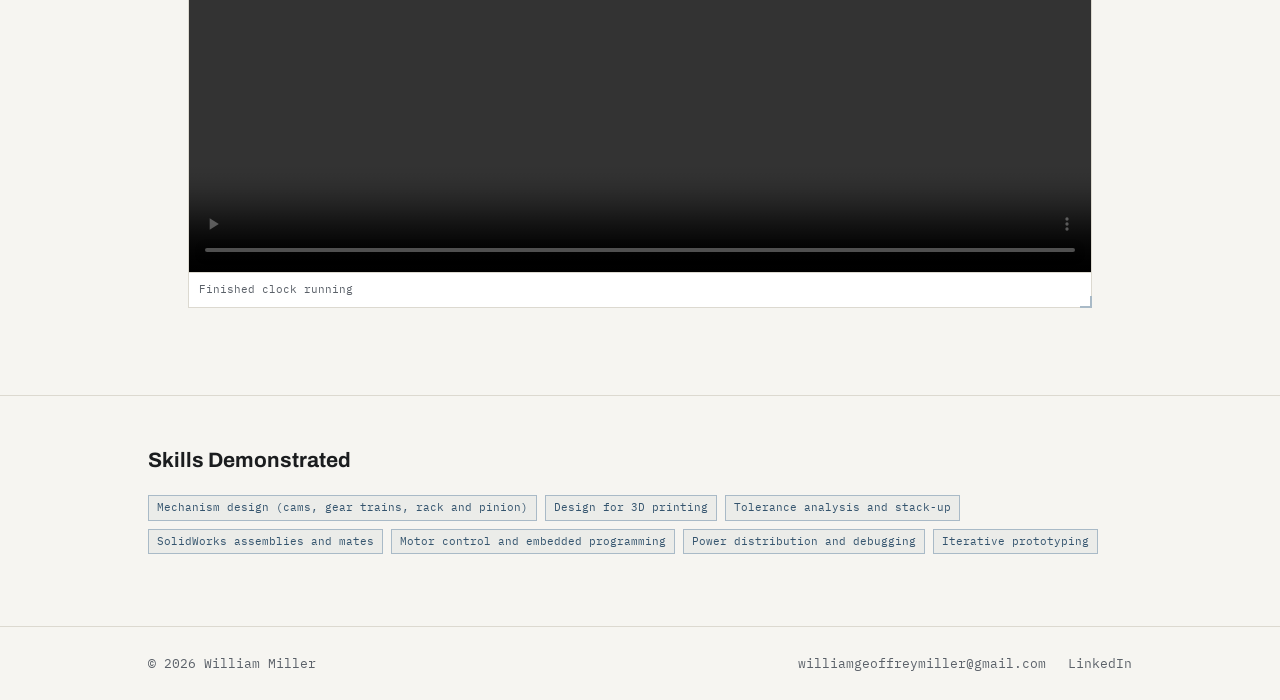
==== commit 30275dfe: "adding clock images" ====
--- a/project-analog-clock.html
+++ b/project-analog-clock.html
@@ -38,7 +38,7 @@
            <img src="images/analog-clock/header.jpg" alt="Finished mechanical clock">
            kept inside .side-box. -->
       <div class="side-box">
-        <div class="placeholder">finished clock hero shot</div>
+        <img src="images/analog-clock/header-finished-clock.jpg" alt="Finished mechanical clock">
       </div>
 
       <div class="header-text">
@@ -94,15 +94,15 @@
       <p>
               <div class="media-grid media-grid--large">
         <figure class="media-block">
-          <div class="placeholder">inverse cam pairs</div>
+          <img src="images/analog-clock/inverse-cam-pairs.jpg" alt="Inverse cam pairs">
           <figcaption>Inverse cam pairs</figcaption>
         </figure>
         <figure class="media-block">
-          <div class="placeholder">rack and pinions</div>
+          <img src="images/analog-clock/rack-and-pinions.jpg" alt="Rack and pinions">
           <figcaption>Rack and pinions</figcaption>
         </figure>
         <figure class="media-block">
-          <div class="placeholder">gear train</div>
+          <img src="images/analog-clock/gear-train.jpg" alt="Gear train">
           <figcaption>Gear train</figcaption>
         </figure>
       </div>
@@ -128,11 +128,11 @@
       </p>
       <div class="media-grid">
         <figure class="media-block">
-          <div class="placeholder">CAD render, front view</div>
+          <img src="images/analog-clock/cad-front.png" alt="CAD render of one digit module, front view">
           <figcaption>CAD render of one digit module, front view</figcaption>
         </figure>
         <figure class="media-block">
-          <div class="placeholder">CAD render, side view</div>
+          <img src="images/analog-clock/cad-side.png" alt="CAD render of one digit module, side view">
           <figcaption>CAD render of one digit module, side view</figcaption>
         </figure>
       </div>
@@ -146,11 +146,11 @@
       </p>
       <div class="media-grid">
         <figure class="media-block">
-          <div class="placeholder">test fits</div>
+          <img src="images/analog-clock/test-fits.jpg" alt="Test fits">
           <figcaption>Test fits</figcaption>
         </figure>
         <figure class="media-block">
-          <div class="placeholder">inverse cam pair video</div>
+          <video controls playsinline preload="metadata" src="images/analog-clock/inverse-cam-pair-motion.mp4"></video>
           <figcaption>Inverse cam pair in motion</figcaption>
         </figure>
       </div>
@@ -162,11 +162,11 @@
       </p>
       <div class="media-grid">
         <figure class="media-block">
-          <div class="placeholder">all parts laid out</div>
+          <img src="images/analog-clock/parts-laid-out.jpg" alt="All parts laid out for one module">
           <figcaption>All parts laid out for one module</figcaption>
         </figure>
         <figure class="media-block">
-          <div class="placeholder">turning the shaft by hand</div>
+          <video controls playsinline preload="metadata" src="images/analog-clock/turning-shaft-by-hand.mp4"></video>
           <figcaption>Turning the shaft by hand</figcaption>
         </figure>
       </div>
@@ -179,11 +179,11 @@
       </p>
       <div class="media-grid">
         <figure class="media-block">
-          <div class="placeholder">wiring photo</div>
+          <img src="images/analog-clock/wiring.jpg" alt="Wiring">
           <figcaption>Wiring</figcaption>
         </figure>
         <figure class="media-block">
-          <div class="placeholder">circuit block diagram</div>
+          <img src="images/analog-clock/circuit-block-diagram.png" alt="Circuit block diagram">
           <figcaption>Circuit block diagram</figcaption>
         </figure>
       </div>
@@ -194,7 +194,7 @@
       </p>
       <div class="media-grid">
         <figure class="media-block">
-          <div class="placeholder">clock running through all the digits video</div>
+          <video controls playsinline preload="metadata" src="images/analog-clock/clock-running-digits.mp4"></video>
           <figcaption>The clock running through all the digits</figcaption>
         </figure>
       </div>
@@ -206,7 +206,7 @@
       </p>
       <div class="media-grid">
         <figure class="media-block">
-          <div class="placeholder">serial monitor test video</div>
+          <video controls playsinline preload="metadata" src="images/analog-clock/serial-monitor-test.mp4"></video>
           <figcaption>Typing a number and the display moving to it</figcaption>
         </figure>
       </div>
@@ -224,7 +224,7 @@
       </p>
       <div class="media-grid">
         <figure class="media-block">
-          <div class="placeholder">code excerpt</div>
+          <img src="images/analog-clock/code-excerpt.png" alt="Code excerpt">
           <figcaption>Code excerpt</figcaption>
         </figure>
       </div>
@@ -248,7 +248,7 @@
       </p>
       <div class="media-grid">
         <figure class="media-block">
-          <div class="placeholder">cam stack</div>
+          <img src="images/analog-clock/cam-stack.jpg" alt="The cam stack">
           <figcaption>The cam stack</figcaption>
         </figure>
       </div>
@@ -262,7 +262,7 @@
       </p>
       <div class="media-grid">
         <figure class="media-block">
-          <div class="placeholder">gear train close-up</div>
+          <img src="images/analog-clock/gear-train-raised.jpg" alt="Gear train with the raised motor gear and idler">
           <figcaption>Gear train with the raised motor gear and idler</figcaption>
         </figure>
       </div>
@@ -281,8 +281,8 @@
       <p>
               <div class="media-grid">
         <figure class="media-block">
-          <div class="placeholder">finished clock (ideally a digit advancing)</div>
-          <figcaption>Finished clock</figcaption>
+          <video controls playsinline preload="metadata" src="images/analog-clock/finished-clock-running.mp4"></video>
+          <figcaption>Finished clock running</figcaption>
         </figure>
       </div>
 
